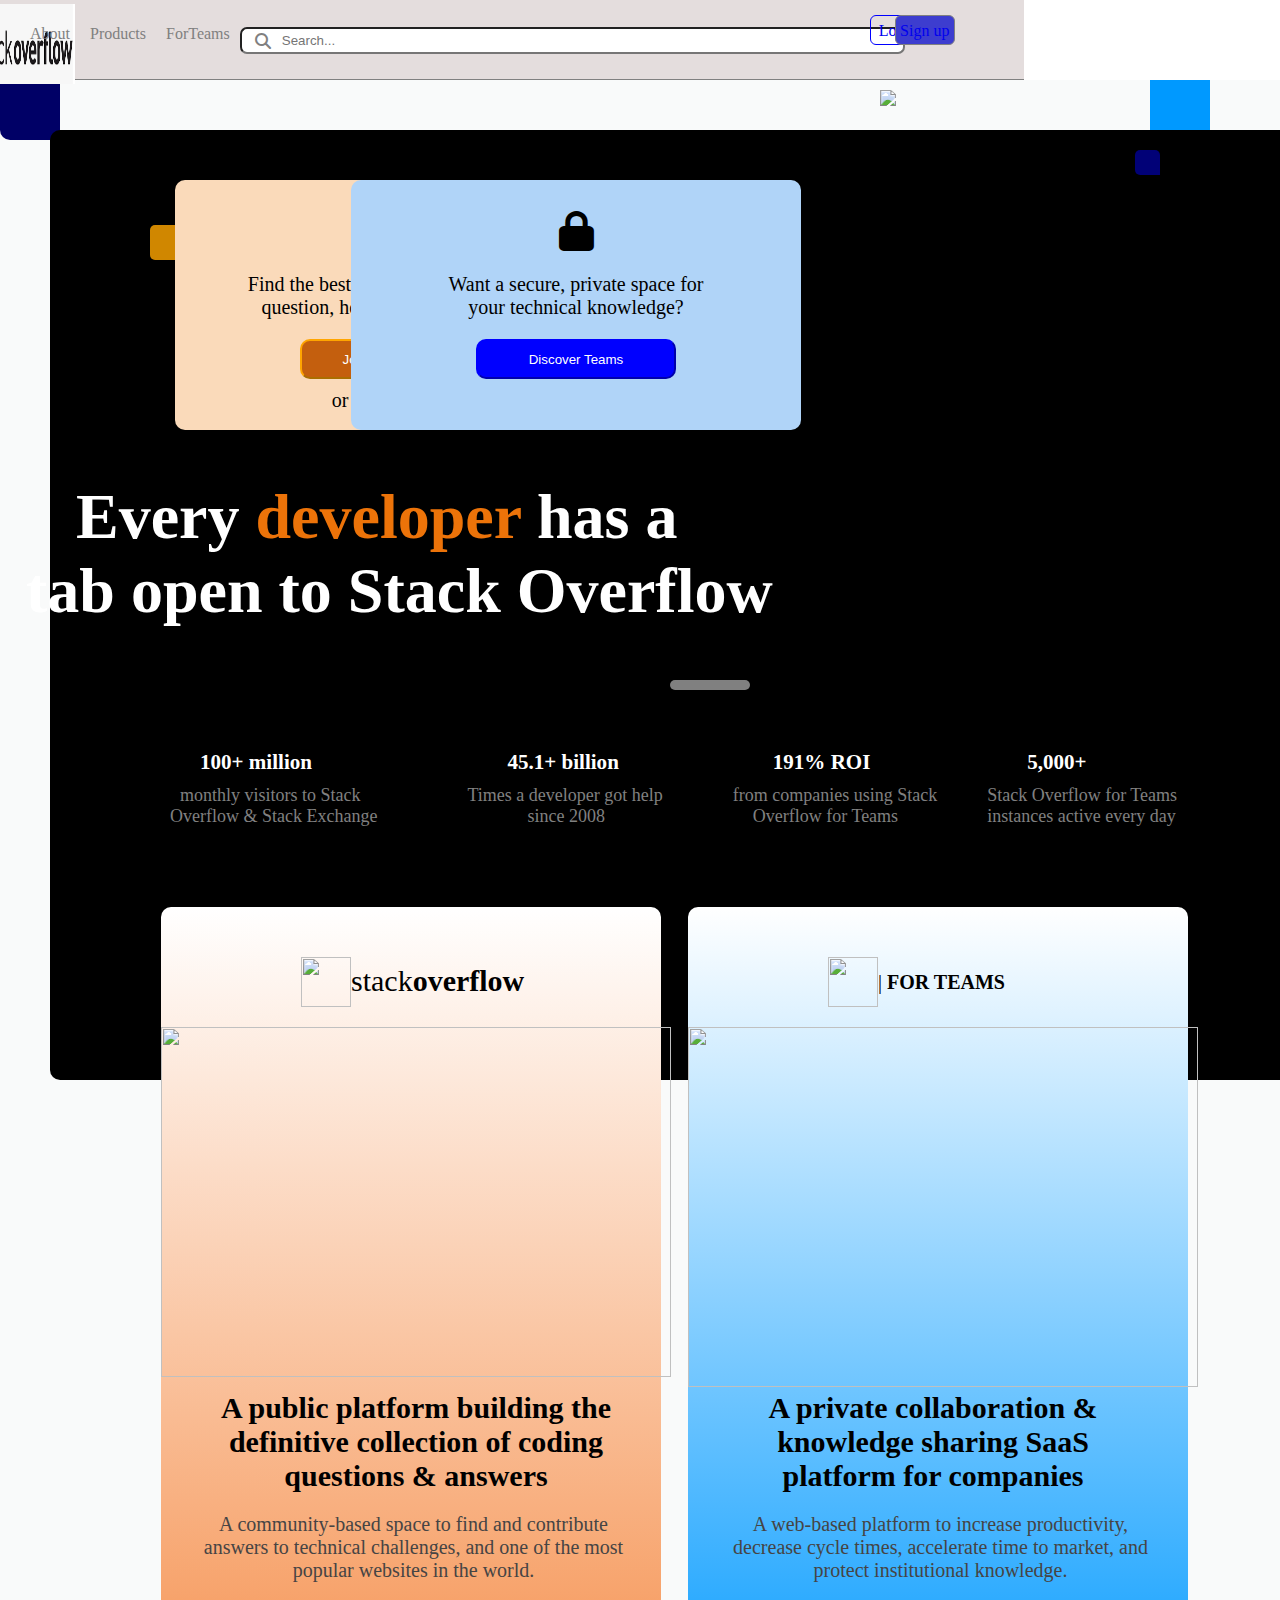
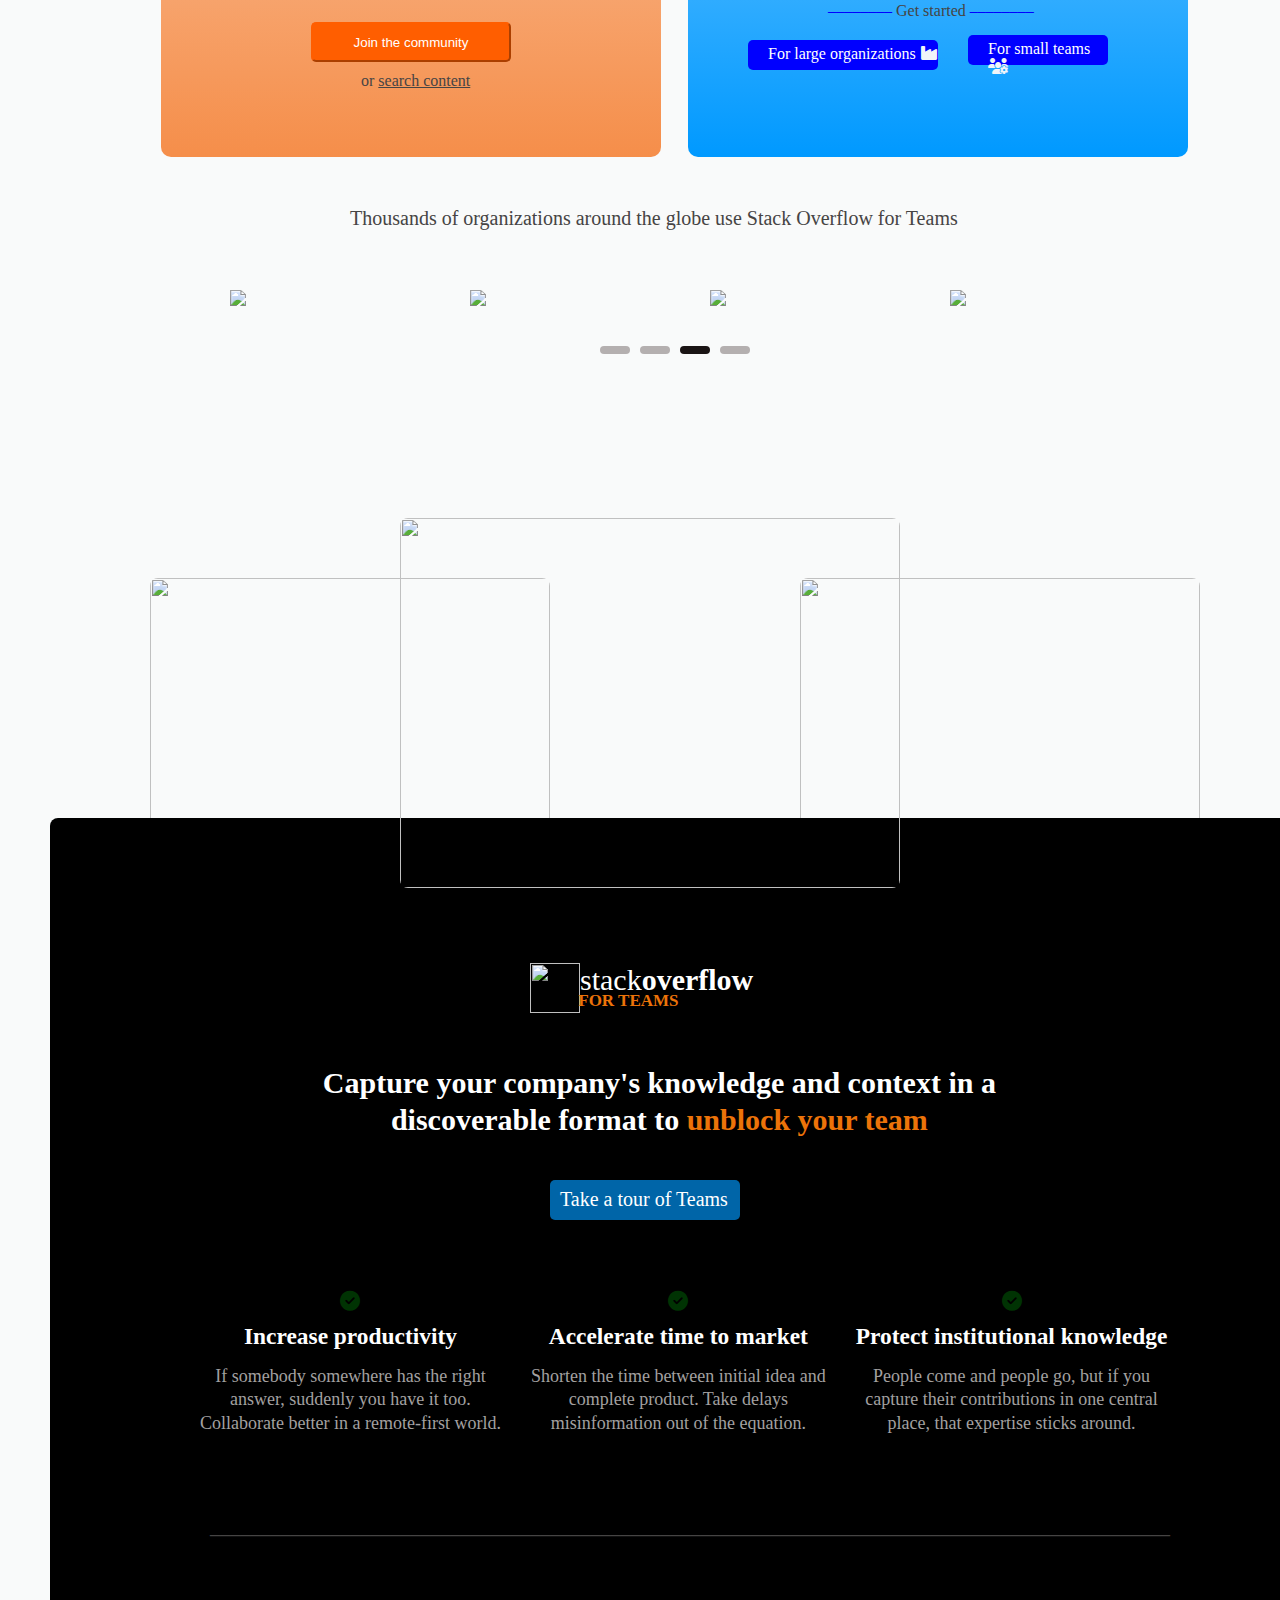
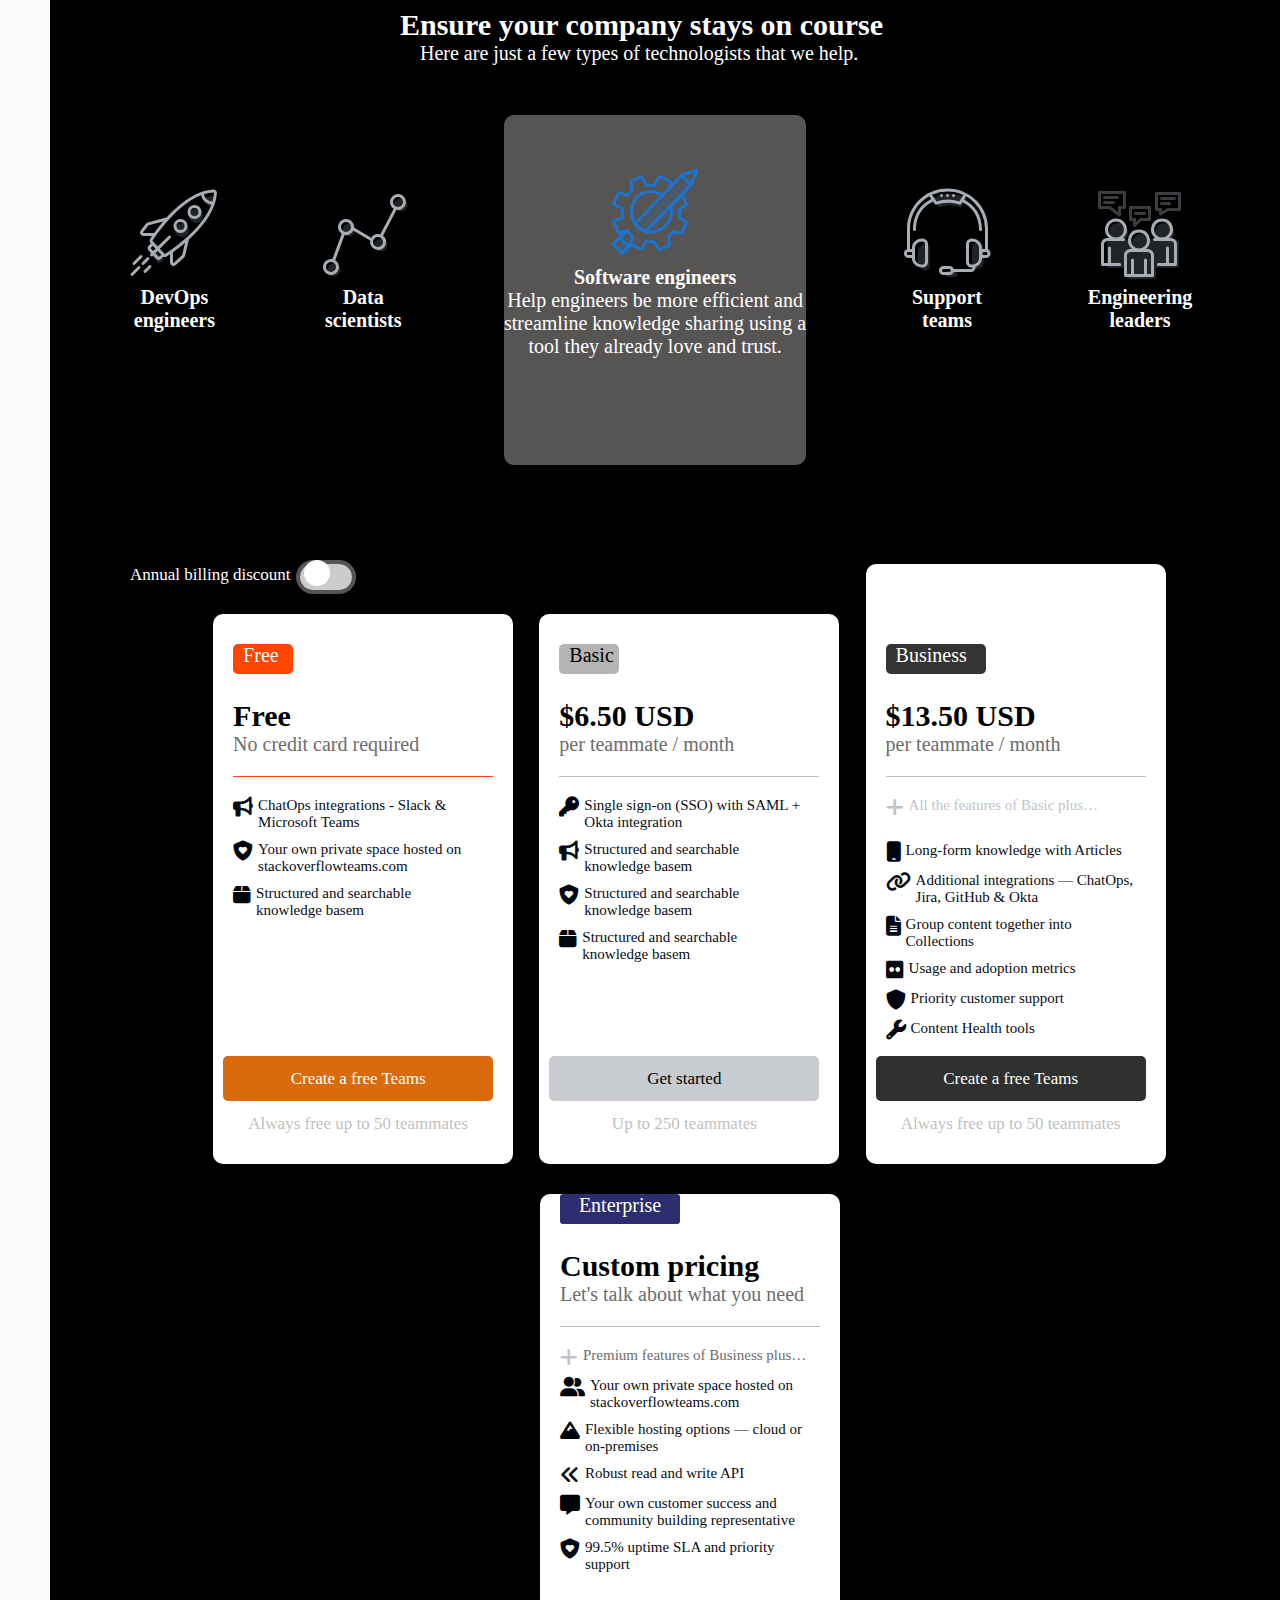
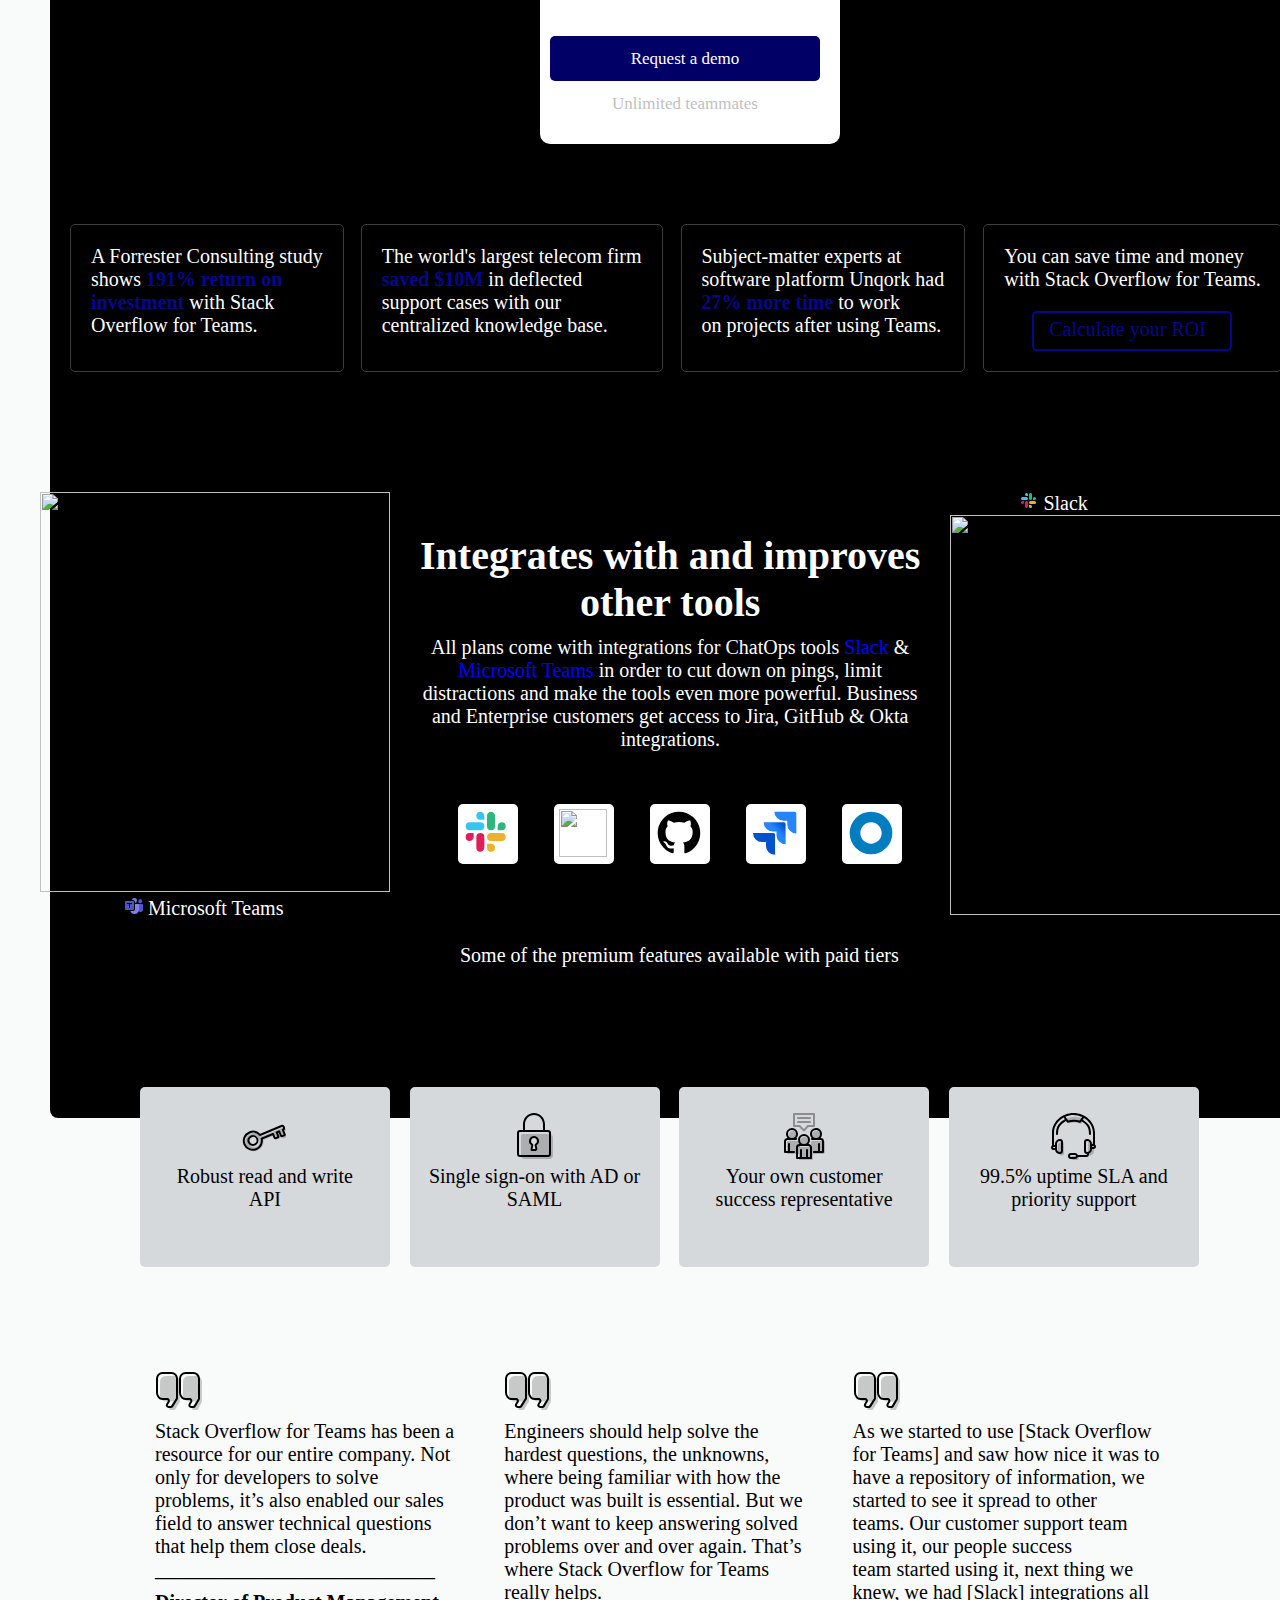
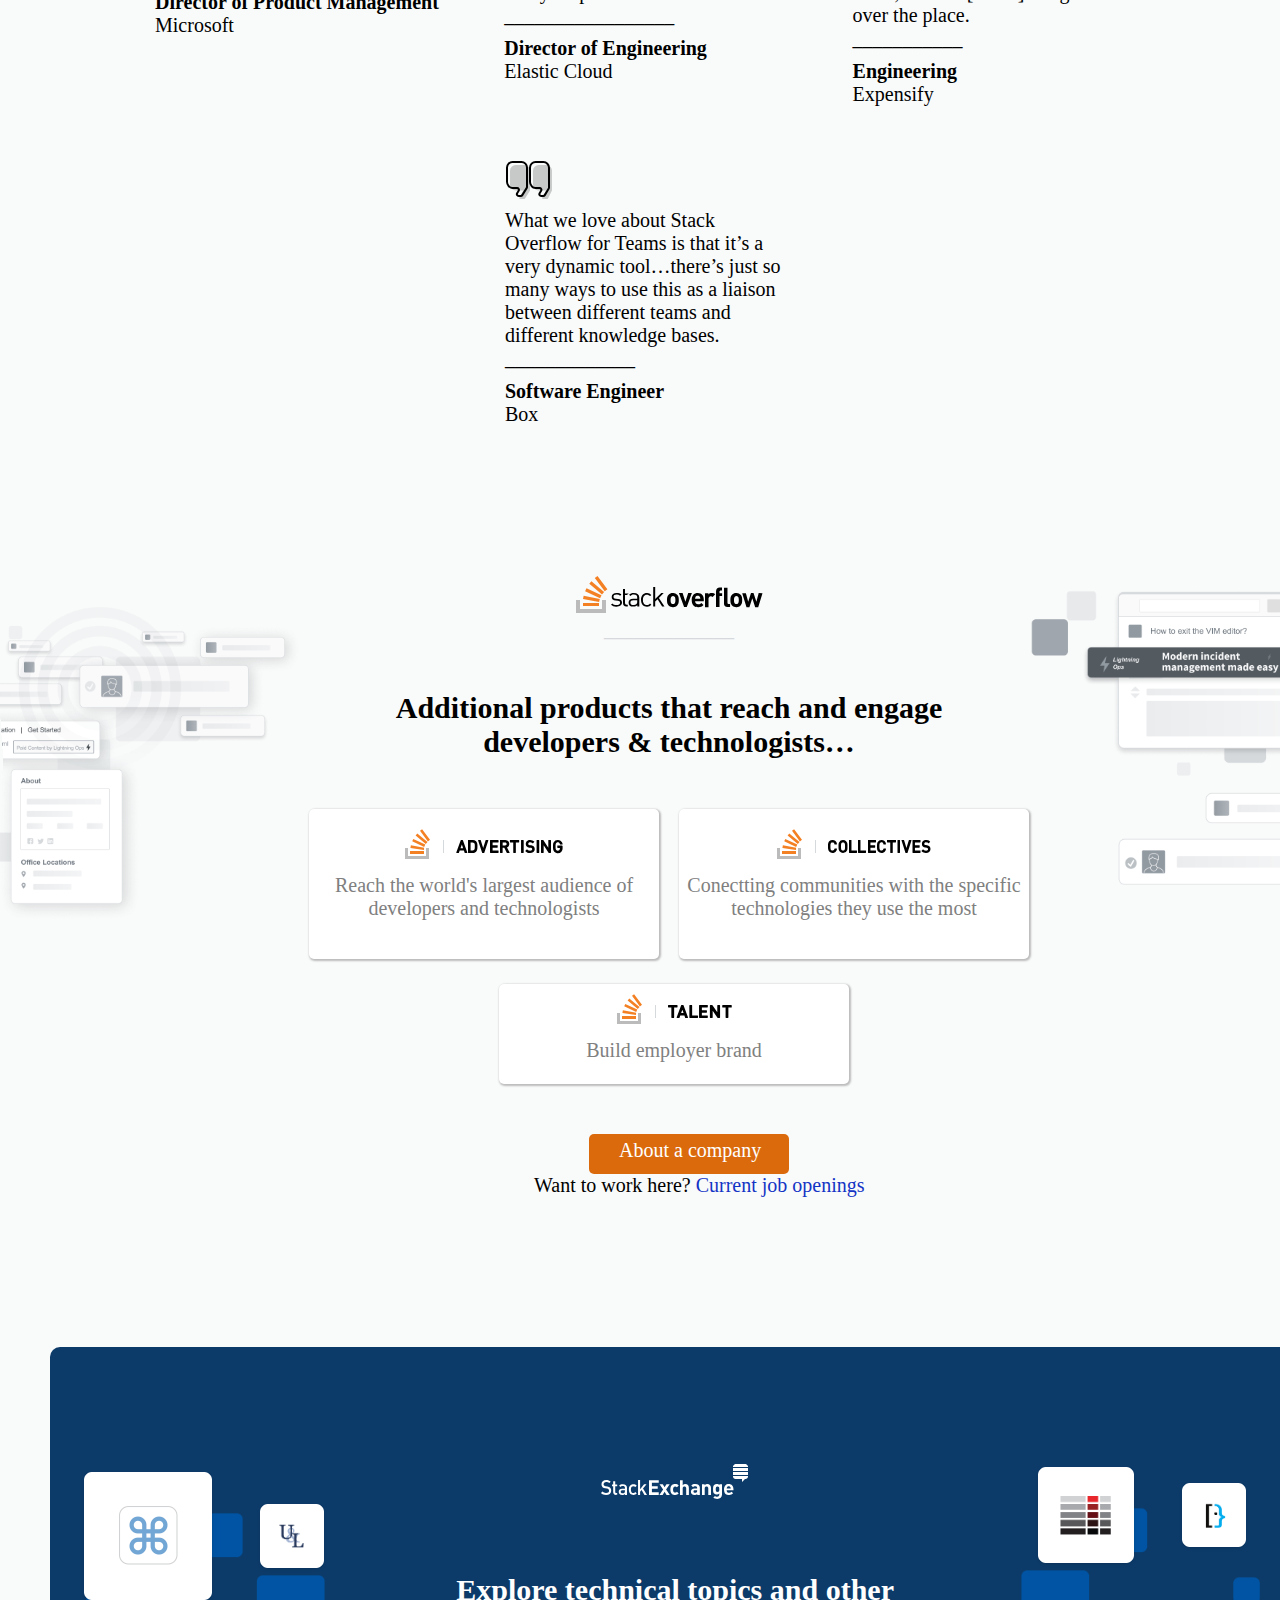
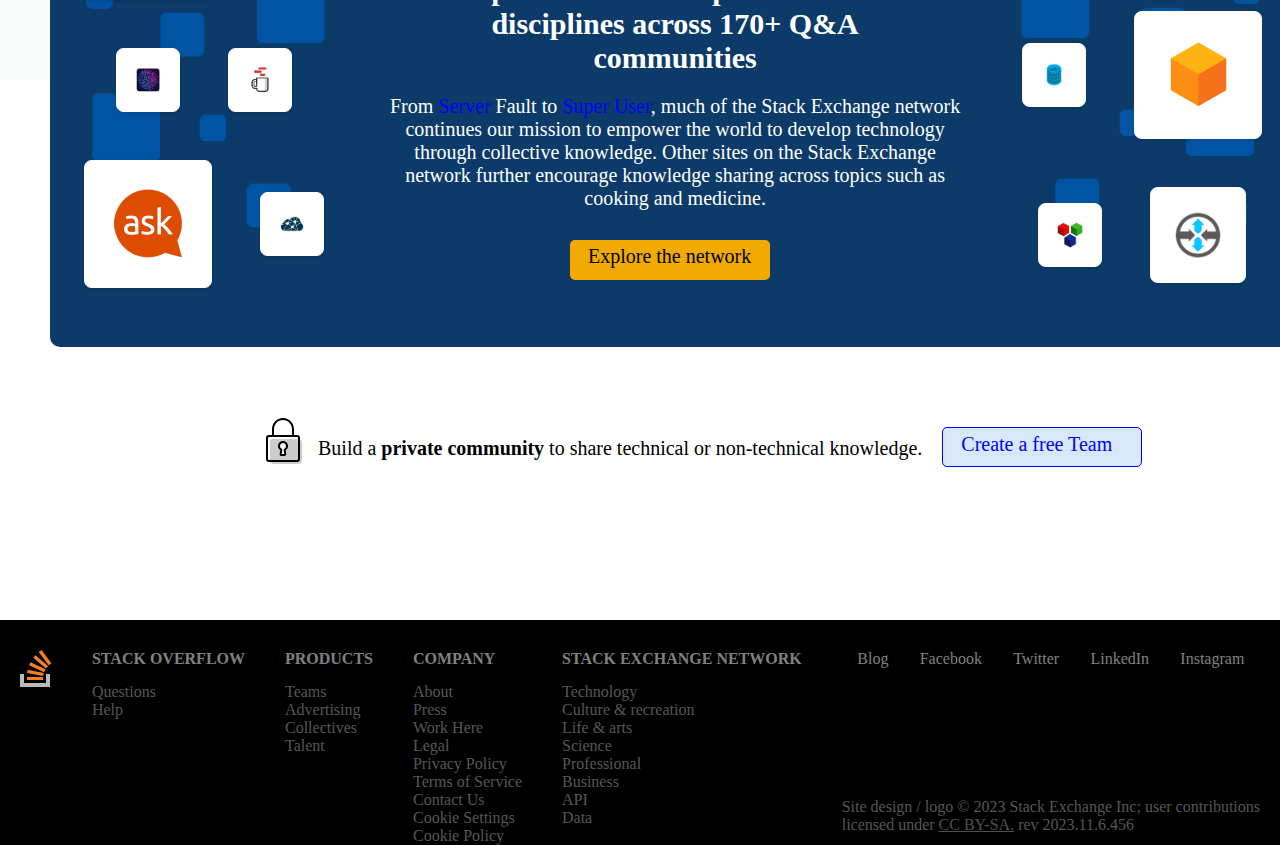
==== index.html @ b35ce805 "rename" ====
<!DOCTYPE html>
<html lang="en">
<head>
    <meta charset="UTF-8">
    <meta name="viewport" content="width=device-width, initial-scale=1.0">
    <title>Stack Overflow - Where Developers Learn, Share, &amp; Build Careers</title>
    <link rel="stylesheet" href="style.css">
    <link rel="stylesheet" href="https://cdnjs.cloudflare.com/ajax/libs/font-awesome/6.4.2/css/all.min.css">

</head>
<body>
    <div id="Header">
    <header class="thanhchon">
        <div class="thanhchon_logo">
            <div class="logo">
               <a href="" style="color:black; font-size: 20px;"><i class="fa-solid fa-bars fa-xl" style="color: #000000;"></i></a>
                <a href="Help-improve.html" class="topbar_logo" style="position: relative; right: 35px;">
                <div class="logo_overflow" style="margin-left: -10px;">
                    <img src="BTLimg/logoStack.png" style="width: 120px; height :80px;">
                </div>
            
                </a>
            </div>
        
        <ol class="option" style="margin-top: 30px;">
            <a href="https://stackoverflow.co/"><li class="luachon">About</li></a>
            <a href="https://stackoverflow.com/questions"><li class="luachon">Products</li></a>
            <a href="https://stackoverflow.co/teams/"><li class="luachon"><span>ForTeams</span></li></a>
        </ol>
        <form>    
            <div class="thanhchon_search">
                <i class="fa-solid fa-magnifying-glass fa-beat"></i>
                <input type="text" id="keywor" name ="key" placeholder="Search..." >  
            </div>
            
        </form>
        <nav class="Log_Sign" style="margin-left: 20px;">
            <ol class="content">
                <li class="logIn" style="border: 1px solid blue; color: blue;">
                    <a href="https://stackoverflow.com/users/login?ssrc=head&returnurl=https%3a%2f%2fstackoverflow.com%2f" >Log in</a>
                </li>
                <li class="SignUp" >
                    <a href="https://stackoverflow.com/users/signup?ssrc=head">Sign up</a>
                </li>

            </ol>
        </nav>
    </div>
    </header>
    </div>

    <main class="Main">
    <div class="...">
        <div class="Div1">
           
        </div>
        <div class="Div">
            <div class="div1">
                <div class="div2">
                    <div>

                    </div>
                    <div class="div3">
                        <div class="boxMess">
                            
                            <div style="position:relative; right:150px; top:45px;">
                                <div class="my-box ">
                                </div>
                                <div class="my-box " style="background-color:#ec7309; background-color: transparent; opacity:0.2; position:relative; left:35px; border-radius:0 5px 5px 5px;">
                                </div>
                                <img src="https://cdn.sstatic.net/Img/home/illo-code.svg?v=a44cdec68cbc" style="position:relative; left:40px; top:90px;">
                                
                            </div>
                            
                            <div style="display:flex; position:relative; right:150px;">
                            
                            <div class="sender" style="color:black">
                                <i class="fa-brands fa-searchengin fa-flip fa-2xl" style="color: #ec7309;"></i>
                                <p id="bon">Find the best answer to your technical</p>
                                <p id="nam">question, help others answer theirs</p>
                                <div class="Signup">
                                    <input style="color:white; height: 40px; position:relative; top:50px; width:200px; background-color:#C45F0E; border-radius: 10px; border-color: orange;" type="button" value="Join the community" onclick="signUp()" name="signUp">
                                </div>
                                <p class="Searchcontent">or <a href="#"><u style="color: #000000;">search content</u></a></p>
                            </div>
                            <span >
                                <div class="my-box " style="background-color: rgb(1, 1, 119); width:25px; height:25px; position:relative; left:500px; top:-30px">
                                </div>
                                <div class="my-box " style="background-color: blue; background-color: transparent; opacity:0.2; width:25px; height:25px; position:relative; left:525px; top:-30px; border-radius:0 5px 5px 5px;">
                                </div>
                            </span>
                            <img src="https://cdn.sstatic.net/Img/home/illo-code.svg?v=a44cdec68cbc" style="position:relative; left:220px; top:-90px;">
                            <div class="receiver" style="color:black">
                                <i class="fa-solid fa-lock fa-shake fa-2xl"></i>
                                <p id="bon">Want a secure, private space for</p>
                                <p id="nam">your technical knowledge?</p>
                                <div class="DiscoverTeams">
                                    <input style="height: 40px; width:200px;  position:relative; top:50px; background-color: blue; border-radius: 10px; border-color: blue; color:white;" type="button" value="Discover Teams" onclick="DiscoverTeams()" name="DiscoverTeams">
                                </div>
                                
                            </div>
                            
                        </div>
                        
                        </div>
                        <div class="openTap">
                            <h1 style="display:flex; ">
                               <span style="white-space: nowrap; position:relative; left:50px;">Every <span style="color:#ec7309;"> developer </span> has a</span> 
                            </h1>
                            <h1>tab open to Stack Overflow</h1>
                        </div>
                        
                    </div>
                    <div class="small"></div>
                    <ul class="infor">
                        <li id="p1">
                            <h3 style="position:relative; top:-10px;">100+ million</h3>
                            <p style="color:gray; position:relative; right:20px;">monthly visitors to Stack</p>
                            <p style="color:gray; position:relative; right:30px;">Overflow & Stack Exchange</p>
                        </li>
                        <li id="p2">
                            <h3 style="position:relative; top:-10px;">45.1+ billion</h3>
                            <p style="color:gray; position:relative; right:40px;">Times a developer got help</p>
                            <p style="color:gray;  position:relative; left:20px;">since 2008</p>
                        </li>
                        <li id="p3">
                             
                            <h3 style="position:relative; top:-10px;">191% ROI</h3>
                            <p style="color:gray; position:relative; right:40px;">from companies using Stack</p>
                            <p style="color:gray; position:relative; right:20px;">Overflow for Teams</p>
                        </li>
                        <li id="p4">
                            <h3 style="position:relative; top:-10px;">5,000+</h3>
                            <p style="color:gray; position:relative; right:40px;">Stack Overflow for Teams</p>
                            <p style="color:gray; position:relative; right:40px;">instances active every day</p>
                        </li>
                    </ul>
                   
                <div>
                <div class="Border">
                    <div class="Border1">
                        <div id="logo_Border1">
                            <img src="https://cdn.sstatic.net/Sites/stackoverflow/Img/favicon.ico?v=ec617d715196" style="width:50px; height:50px;">
                            <p style="position:relative; top:7px;">stack<b>overflow</b></p>
                        </div>
                        <img src="https://cdn.sstatic.net/Img/home/illo-public.svg?v=14bd5a506009" width="510" height="350" style="position:relative; top:70px;">
                        <h2 class="doc1">A public platform building the definitive collection of coding questions & answers</h2>     
                        <p id="com1">A community-based space to find and contribute answers to technical challenges, and one of the most popular websites in the world.</p>
                        <div>
                            <input style="color:white; height: 40px; position:relative; left: 150px; top:40px; width:200px; background-color: rgb(255, 94, 0); border-radius: 5px; border-color: rgb(255, 94, 0)" type="button" value="Join the community" onclick="signUp()" name="signUp">
                            <p style="position: relative; top:50px; left:200px; color:rgb(70, 68, 68);">or <a href="#"><u style="color:rgb(70, 68, 68);">search content</u></a></p>
                        </div>

                    </div>
                    <div class="Border2">
                        <div id="logo_Border2">
                            <img src="https://cdn.sstatic.net/Sites/stackoverflow/Img/favicon.ico?v=ec617d715196" style="width:50px; height:50px;">
                            <p style="position:relative; top:14px;">| <b>FOR TEAMS</b></p>
                        </div>
                        <img src="https://cdn.sstatic.net/Img/home/illo-teams.svg?v=7e543f14fcc0" width="510" height="360" style="position:relative; top:70px;">
                        <h2 class="doc2">A private collaboration & knowledge sharing SaaS platform for companies</h2>
                        <p id="com2">A web-based platform to increase productivity, decrease cycle times, accelerate time to market, and protect institutional knowledge.</p>
                        <span id="com3" style="color:blue;">________ <span style="color:rgb(70, 68, 68); position: relative; top:5px;">Get started</span> ________</span>
                        <div class="For_large_organizations">
                            <p><a href="#" style="color: white;">For large organizations </a><i class="fa-solid fa-industry fa-bounce" style="color: #f1f4f9;"></i></p>  
                        </div>
                        <div class="For_small_teams">
                            <p><a href="#" style="color:white;">For small teams</a><i class="fa-solid fa-users-gear fa-bounce" style="color: #f1f4f9;"></i></p>  
                        </div>
                    </div>
                    <section class="Thousands_of">
                        <span>Thousands of organizations around the globe use Stack Overflow for Teams</span>
                        <div class="image">
                            <img src="https://cdn.sstatic.net/Img/product/teams/logos/instacart-alt.svg?v=15bd0b39b197">
                            <img src="https://cdn.sstatic.net/Img/product/teams/logos/microsoft-alt.svg?v=e57319450314">
                            <img src="https://cdn.sstatic.net/Img/product/teams/logos/chevron-alt.svg?v=3bfd2c06a64b">
                            <img src="https://cdn.sstatic.net/Img/product/teams/logos/overstock-alt.svg?v=ed38ea932870">
                        </div>
                        <div class="box1"></div>
                        <div class="box2"></div>
                        <div class="box3"></div>
                        <div class="box4"></div>
                        <section>
                            <div class="Border_img">
                                <div class="Border_img1">
                                    <img style=" width: 400px; height:300px;border-radius: 8px;" src="	https://cdn.sstatic.net/Img/product/teams/screens/illo-question.png?v=14c5863a5550">
                                </div>
                                <div class="Border_img2">
                                    <img style=" width: 400px; height:300px; border-radius: 8px;" src="https://cdn.sstatic.net/Img/product/teams/screens/illo-home-search.png?v=1ccd850cd929">
                                </div>
                                <div class="box_black">
                                    <div class="Border_img3">
                                        <img style=" width: 500px; height:370px; border-radius: 8px;" src="https://cdn.sstatic.net/Img/product/teams/screens/illo-for-you.png?v=ab49238abe04">
                                        <div class="logo_Overflow">
                                            <img style="width: 50px;height:50px;"src="https://cdn.sstatic.net/Sites/stackoverflow/Img/favicon.ico?v=ec617d715196" >
                                            <p class="stack" style="color:white">stack<b>overflow</b></p>
                                            <p style="color:#ec7309; position: relative; top: 28px; right:175px; font-size: 17px;"><b>FOR TEAMS</b></p>   
                                            
                                        </div>
                                        <div id="Capture_your">
                                            <h2>Capture your company's knowledge and context in a</h2>
                                            <h2 style="position:relative; top:-20px;">discoverable format to<span style="color:#ec7309;"> unblock your team</span></h2>
                                        </div>
                                        <div class="Take_a_tour">
                                            <p><a href="https://stackoverflow.co/teams/features/ " style="color:white;">Take a tour of Teams</a></p>  
                                        </div>
                                        <div class="information">
                                            <div class="information-item" >
                                                <i class="fa-solid fa-circle-check" style="color: #003303;"></i>
                                                <h3 style="color:white;">Increase productivity</h3>
                                                <p style="color:rgb(163, 160, 160);">If somebody somewhere has the right <br> answer, suddenly you have it too. <br> Collaborate better in a remote-first world.</p>
                                            </div>
                                            <div class="information-item">
                                                <i class="fa-solid fa-circle-check" style="color: #003303;"></i>
                                                <h3 style="color:white;">Accelerate time to market</h3>
                                                <p style="color:rgb(163, 160, 160);">Shorten the time between initial idea and <br> complete product. Take delays  <br> misinformation out of the equation.</p>
                                            </div>
                                            <div class="information-item">
                                                <i class="fa-solid fa-circle-check" style="color: #003303;"></i>
                                                <h3 style="color:white;">Protect institutional knowledge</h3>
                                                <p style="color:rgb(163, 160, 160);">People come and people go, but if you <br> capture their contributions in one central <br> place, that expertise sticks around.</p>
                                            </div>
                                            
                                        </div>
                                        <div style="position:relative; right:190px; top:150px;">________________________________________________________________________________________________</div>
                                        <div class="Ensure_your">
                                            <h2>Ensure your company stays on course</h2>
                                            <span style="margin-left: 20px; ">Here are just a few types of technologists that we help.</span>
                                            <div class="Software_engineers">
                                                    <div class="DevOps_engineers">
                                                        <svg aria-hidden="true" class="fc-black-350 mb0 mx32 svg-spot spotRocketLg" width="96" height="96" viewBox="0 0 96 96"><path d="M78.2 14.36a1.73 1.73 0 0 1 1.27-1.85 37.5 37.5 0 0 1 7.66-1.5c1.09-.09 1.98.8 1.9 1.89-.21 2.6-.79 5.19-1.56 7.8a1.71 1.71 0 0 1-1.66 1.28c-4.27-.16-7.08-3.56-7.62-7.62ZM34.55 77.77l3.55-2.84-10-11-3.36 2.69c-.89.7-1 2.02-.23 2.86l7.34 8.08c.7.77 1.88.86 2.7.21ZM70.1 37.93a7 7 0 1 0 0-14 7 7 0 0 0 0 14Zm-7 7a7 7 0 1 1-14 0 7 7 0 0 1 14 0Z" opacity=".2" fill="#A7ADB4"></path><path d="M75.5 27a7 7 0 1 1-14 0 7 7 0 0 1 14 0Zm-7 4a4 4 0 1 0 0-8 4 4 0 0 0 0 8Zm-14 17a7 7 0 1 0 0-14 7 7 0 0 0 0 14Zm4-7a4 4 0 1 1-8 0 4 4 0 0 1 8 0ZM27.21 70.41l2.93 3.23a3.47 3.47 0 0 0 4.74.37l2.82-2.25c.95.34 2.03.25 2.95-.33.8-.51 1.95-1.26 3.35-2.2v8.29c0 3.02 3.6 4.6 5.82 2.56l8.25-7.56a3.5 3.5 0 0 0 1.03-1.77l3.84-16.33c1.7-1.53 3.4-3.13 5.08-4.8 11.26-11.2 22.04-25.83 22.92-41.56a3.32 3.32 0 0 0-3.5-3.5c-15.71.86-30.38 11.47-41.59 22.54a161.7 161.7 0 0 0-5.19 5.4 1.5 1.5 0 0 0-.54.05l-18.35 4.83c-.74.2-1.4.63-1.87 1.25l-5.18 6.8A3.47 3.47 0 0 0 17.48 51H26c-.83 1.21-1.5 2.2-1.95 2.92a3.42 3.42 0 0 0 .38 4.2l.4.43-2.06 2.06a3.47 3.47 0 0 0-.11 4.79l2.53 2.79-.75.75a1.5 1.5 0 0 0 2.12 2.12l.65-.65ZM87.95 7.9c-.17 2.9-.7 5.78-1.53 8.61a9.21 9.21 0 0 1-5.8-2.27 7.13 7.13 0 0 1-2.6-4.88 39.23 39.23 0 0 1 9.59-1.8c.2 0 .35.15.34.34ZM47.96 29.24c7.87-7.77 17.2-15.02 27.15-18.87a10.32 10.32 0 0 0 3.54 6.13 12.33 12.33 0 0 0 6.8 2.95c-3.8 10.29-11.39 19.93-19.54 28.03A169.1 169.1 0 0 1 39.04 68.9c-.15.1-.37.08-.53-.09l-4.68-5.02 10.73-10.73a1.5 1.5 0 0 0-2.12-2.12L31.78 61.6l-5.16-5.53a.42.42 0 0 1-.06-.52 167.03 167.03 0 0 1 21.4-26.31Zm-18.3 34.48-2.35 2.35-2.43-2.69a.47.47 0 0 1 .01-.65l1.99-1.99 2.78 2.98Zm-.33 4.57 2.37-2.37 3.64 3.89L33 71.67a.47.47 0 0 1-.65-.05l-3.03-3.33ZM47 67.15c3.38-2.4 7.6-5.56 12.06-9.34l-2.88 12.25a.47.47 0 0 1-.14.24l-8.25 7.56a.47.47 0 0 1-.79-.34V67.15Zm-9.8-30.73A177.28 177.28 0 0 0 28.11 48H17.48a.47.47 0 0 1-.37-.76l5.17-6.8a.47.47 0 0 1 .26-.16l14.67-3.86ZM14.06 81.44a1.5 1.5 0 0 1 0 2.12l-7 7a1.5 1.5 0 0 1-2.12-2.12l7-7a1.5 1.5 0 0 1 2.12 0Zm9-6.88a1.5 1.5 0 0 0-2.12-2.12l-5 5a1.5 1.5 0 0 0 2.12 2.12l5-5Zm-7-4.12a1.5 1.5 0 0 1 0 2.12l-7 7a1.5 1.5 0 0 1-2.12-2.12l7-7a1.5 1.5 0 0 1 2.12 0Zm9 12.12a1.5 1.5 0 0 0-2.12-2.12l-5 5a1.5 1.5 0 0 0 2.12 2.12l5-5Z" fill="#A7ADB4"></path></svg>
                                                        <div>
                                                        <b style="margin-top:80px;">DevOps<br>engineers</b>
                                                        </div>
                                                    </div>
                                                    <div class="Data_scientists">
                                                        <svg aria-hidden="true" class="fc-black-350 mb0 mx32 svg-spot spotMetricsLg" width="96" height="96" viewBox="0 0 96 96"><path d="M86 26.5a6.5 6.5 0 1 0 0-13 6.5 6.5 0 0 0 0 13Zm-52 25a6.5 6.5 0 1 0 0-13 6.5 6.5 0 0 0 0 13Zm-15 40a6.5 6.5 0 1 0 0-13 6.5 6.5 0 0 0 0 13ZM72.5 60a6.5 6.5 0 1 1-13 0 6.5 6.5 0 0 1 13 0Z" opacity=".2" fill="#A7ADB4"></path><path d="M75 17a8 8 0 1 1 6.49 7.86L68.04 50.79A7.98 7.98 0 0 1 63 65a8 8 0 0 1-7.85-9.55l-17-9.84a8 8 0 0 1-8.56 4.27L20.21 75.2a8 8 0 1 1-2.8-1.08l9.38-25.32a8 8 0 1 1 12.19-6.18l17.3 10.02a8 8 0 0 1 9.12-3.27l13.29-25.63A8 8 0 0 1 75 17Zm8-5a5 5 0 1 0 0 10 5 5 0 0 0 0-10ZM31 37a5 5 0 1 0 0 10 5 5 0 0 0 0-10ZM16 77a5 5 0 1 0 0 10 5 5 0 0 0 0-10Zm42-20a5 5 0 1 0 10 0 5 5 0 0 0-10 0Z" fill="#A7ADB4"></path></svg>    
                                                        <div>
                                                        <b>Data<br>scientists</b>
                                                        </div>
                                                    </div>
                                                    <div class="Software-engineers">
                                                        <div>
                                                            <svg aria-hidden="true" class="fc-black-350 mb0 mx32 svg-spot spotTechnicalWritingLg" width="96" height="96" viewBox="0 0 96 96"><path d="M33.3 60.21a1 1 0 0 1-.04-1.46l41.1-40.1a1 1 0 0 1 .33-.22l10.83-4.17a1 1 0 0 1 1.31 1.25l-3.26 9.78a1 1 0 0 1-.22.37L43.17 67.8a1 1 0 0 1-1.4.05l-8.48-7.64Zm-9.19 19.02a1 1 0 0 0 .38.98l2.12 1.61a1 1 0 0 1 .11 1.49l-9.1 9.48a3 3 0 0 1-4.29.04l-5.1-5.1a3 3 0 0 1 .11-4.35l12.5-11.28a1 1 0 0 1 1.33-.01l2.38 2.08a1 1 0 0 1 .33.94l-.77 4.12Z" opacity=".2" fill="#1B75D0"></path><path d="M91.4 5.56a1.5 1.5 0 0 0-1.87-1.98l-15 5c-.24.07-.44.2-.61.38l-9.2 9.6.26-1.85a1.5 1.5 0 0 0-.86-1.58l-11-5a1.5 1.5 0 0 0-1.93.64l-4.51 8.12c-2.16-.21-4.27-.2-6.35 0l-4.52-8.12a1.5 1.5 0 0 0-1.93-.64l-11 5a1.5 1.5 0 0 0-.84 1.73l1.77 7.06c-.9.76-1.6 1.62-2.22 2.46-.32.44-.63.9-.93 1.33v.01a245.75 245.75 0 0 1-.71 1.01l-7.98-2.65a1.5 1.5 0 0 0-1.85.84l-5 12a1.5 1.5 0 0 0 .77 1.95l8 3.56c-.2 2.27-.2 4.93 0 7.14l-8 3.56a1.5 1.5 0 0 0-.77 1.95l5 12a1.5 1.5 0 0 0 1.85.84l2.58-.86-9.57 8.84a1.5 1.5 0 0 0-.04 2.16l9 9a1.5 1.5 0 0 0 2.12 0l7.77-7.76 10.05 4.57c.73.33 1.6.02 1.96-.7l3.53-7.06c2.19.22 4.34.2 6.45-.02l5.48 7.31c.4.54 1.13.74 1.76.5l10-4c.62-.26 1-.9.93-1.57l-.9-8.13a21 21 0 0 0 3.99-4.01l7.06 1.77a1.5 1.5 0 0 0 1.73-.84l5-11a1.5 1.5 0 0 0-.5-1.84L74.1 51.8c.24-2.24.22-4.44 0-6.6l6.28-4.48c.57-.4.78-1.15.52-1.8l-3.59-8.64a1.5 1.5 0 0 0-.58-.7l8.35-8.53c.14-.14.25-.3.32-.5l6-15ZM20.01 68.1c.1-.09.18-.19.25-.3 1 1.46 2.1 2.94 3.55 4.24l-1.67 6.7-.65.64-5.94-5.94a1.5 1.5 0 0 0-.86-.43l5.32-4.9ZM13 74.58c.02.36.17.7.44.98l5.94 5.94L15 85.88l-6.84-6.84L13 74.58Zm12.34 3.74 1.62-6.46a1.5 1.5 0 0 0-.53-1.54c-1.7-1.33-2.8-2.93-4.13-4.86l-.57-.82a1.5 1.5 0 0 0-1.7-.56l-7.68 2.56-3.9-9.36 7.66-3.4c.6-.28.96-.91.88-1.57a37.6 37.6 0 0 1 0-8.61 1.5 1.5 0 0 0-.88-1.57l-7.66-3.4 3.9-9.37 7.68 2.56c.6.2 1.26 0 1.65-.5.45-.57.86-1.15 1.24-1.7l.22-.32.87-1.24a10.1 10.1 0 0 1 2.35-2.43c.5-.36.75-.99.6-1.6l-1.7-6.78 8.6-3.91 4.33 7.79c.3.53.89.84 1.5.76a29.4 29.4 0 0 1 7.61 0 1.5 1.5 0 0 0 1.51-.76l4.33-7.8 8.72 3.97-.7 4.87-6.23 6.5a14.06 14.06 0 0 0-4.86-2.61A21.77 21.77 0 0 0 43.5 25C31.49 25 23 34.69 23 46.5c0 11.76 8.53 22.1 20.6 22.1C55.47 68.6 66 58.44 66 46.5a10.2 10.2 0 0 0-1.14-4.65l-.02-.02a4.72 4.72 0 0 0-.03-.06l9.84-10.06 3 7.26-6.02 4.3A1.5 1.5 0 0 0 71 44.7c.32 2.5.35 5.04 0 7.61-.07.55.17 1.1.62 1.42l6 4.28-3.98 8.74-6.79-1.7a1.5 1.5 0 0 0-1.54.53c-1.66 2.12-2.65 3.29-4.68 4.7-.45.31-.7.85-.63 1.4l.87 7.86L53 82.69l-5.31-7.08a1.5 1.5 0 0 0-1.39-.59c-2.5.32-5.04.35-7.61 0a1.5 1.5 0 0 0-1.54.82l-3.36 6.7-8.32-3.78a1.5 1.5 0 0 0-.14-.43Zm37.38-53.34a1.5 1.5 0 0 0 1.26-1.27l.01-.06 10.54-11 7.36 7.36-43.73 44.7a17.18 17.18 0 0 1-8-5.76l32.56-33.97ZM49.1 29c1.62.55 2.93 1.23 3.74 1.94L28.47 56.38A20.59 20.59 0 0 1 26 46.5C26 36.14 33.34 28 43.5 28c1.58 0 3.68.35 5.61 1Zm-5.52 36.6c-.67 0-1.34-.04-1.99-.11l20.96-21.43.02.04v.02c.21.59.42 1.42.42 2.38 0 10.23-9.12 19.1-19.4 19.1Zm39.86-48.27-6.42-6.42L87.4 7.45l-3.96 9.88Z" fill="#1B75D0"></path></svg>
                                                        </div>
                                                        <div>
                                                        <b>Software engineers</b>
                                                        <p >Help engineers be more efficient and<br> streamline knowledge sharing using a<br> tool they already love and trust.</p>
                                                        </div>
                                                    </div>
                                                    <div class="Support_teams">
                                                        <svg aria-hidden="true" class="fc-black-350 mb0 mx32 svg-spot spotHeadsetLg" width="96" height="96" viewBox="0 0 96 96"><path d="M67.37 12.9A38.67 38.67 0 0 0 50.8 9a38.02 38.02 0 0 0-16.47 3.9c-.38.3-.44.74-.19 1.2l4.74 7.49c.24.35.79.61 1.29.6.1-.01.21-.04.32-.07 1.01-.29 6.76-1.88 10.4-1.88 3.7 0 9.6 1.65 10.45 1.9.07.02.14.04.22.04.44.05 1-.15 1.25-.6l4.73-7.49c.26-.44.2-.9-.18-1.18ZM19 77.5a7.84 7.84 0 0 0 7.79 7.88 3.98 3.98 0 0 0 3.93-3.9v-18.5A4 4 0 0 0 26.8 59a7.84 7.84 0 0 0-7.8 7.89v10.6Zm57.94 6.88c4.3 0 7.78-3.54 7.78-7.89V65.9a7.84 7.84 0 0 0-7.78-7.9A4 4 0 0 0 73 61.99v18.5a3.98 3.98 0 0 0 3.94 3.89ZM49 92h6a3 3 0 0 0 0-6h-6a3 3 0 0 0 0 6Z" opacity=".2" fill="#A7ADB4"></path><path d="M54.5 12a1.5 1.5 0 1 0 0-3 1.5 1.5 0 0 0 0 3ZM50 10.5a1.5 1.5 0 1 1-3 0 1.5 1.5 0 0 1 3 0ZM42.5 12a1.5 1.5 0 1 0 0-3 1.5 1.5 0 0 0 0 3ZM11 43.69a37.1 37.1 0 0 1 19.3-32.54l1.99 2.93C20.7 19.81 13.95 30.6 13.95 44.57a1.5 1.5 0 0 0 3 0c0-13 6.27-22.8 17-27.96l.05-.02 1.66 2.44c.38.57 1.1.8 1.74.57a34.63 34.63 0 0 1 11.47-1.97c4.03 0 7.94.63 11.45 1.96.66.25 1.4 0 1.79-.58l1.33-2.06c10.35 5.35 16.59 14.92 16.59 27.62a1.5 1.5 0 0 0 3 0c0-13.74-6.78-24.26-17.95-30.14l1.99-3.06A37.8 37.8 0 0 1 75 17.41a36.77 36.77 0 0 1 11 26.28V64h-3v-1.23c0-5.26-4.7-9.27-10.13-9.27-3.06 0-5.87 2.31-5.87 5.43v18.23c0 3.05 2.83 5.34 5.87 5.34.2 0 .4 0 .59-.02-.07.39-.21.77-.4 1.06-.28.43-.5.46-.56.46H54.74a4.5 4.5 0 0 0-4.24-3h-6a4.5 4.5 0 0 0 0 9h6a4.5 4.5 0 0 0 4.24-3H72.5a3.7 3.7 0 0 0 3.07-1.83c.6-.92.93-2.08.93-3.17v-.03a1.78 1.78 0 0 0 0-.09c3.74-1.32 6.5-4.62 6.5-8.65V73h4.33c2.46 0 4.17-2.19 4.17-4.5 0-1.74-.97-3.41-2.5-4.13V43.69c0-11.12-4.5-21.1-11.88-28.41A40.39 40.39 0 0 0 48.5 3.5C26.1 3.5 8 21.45 8 43.69v20.48a4.5 4.5 0 0 0-3 4.33C5 70.81 6.7 73 9.17 73H13v.23c0 5.26 4.7 9.27 10.13 9.27 3.04 0 5.87-2.3 5.87-5.34V58.93c0-3.12-2.8-5.43-5.87-5.43C17.7 53.5 13 57.51 13 62.77V64h-2V43.69ZM37.5 16.4 33 9.8a37.72 37.72 0 0 1 15.5-3.3 37.5 37.5 0 0 1 15.89 3.49l-4.16 6.39a37.63 37.63 0 0 0-22.73.03Zm14.25 68.26a1.5 1.5 0 0 0 0 1.66c-.27.4-.73.67-1.25.67h-6a1.5 1.5 0 0 1 0-3h6c.52 0 .98.27 1.25.67ZM23.13 56.5c1.7 0 2.87 1.26 2.87 2.43v18.23c0 1.06-1.14 2.34-2.87 2.34-4.08 0-7.13-2.96-7.13-6.27V62.77c0-3.31 3.05-6.27 7.13-6.27ZM9.17 67H13v3H9.17C8.69 70 8 69.5 8 68.5S8.69 67 9.17 67ZM70 58.93c0-1.17 1.16-2.43 2.87-2.43 4.08 0 7.13 2.96 7.13 6.27v10.46c0 3.31-3.05 6.27-7.13 6.27-1.73 0-2.87-1.28-2.87-2.34V58.93ZM83.5 70v-3h3.83c.48 0 1.17.5 1.17 1.5s-.69 1.5-1.17 1.5H83.5Z" fill="#A7ADB4"></path></svg>
                                                        <div>
                                                        <b>Support<br> teams</b>
                                                        </div>
                                                    </div>
                                                    <div class="Engineering_leaders">
                                                        <svg aria-hidden="true" class="fc-black-350 mb0 mx32 svg-spot spotPeopleLg" width="96" height="96" viewBox="0 0 96 96"><path d="M36 47.5a9.48 9.48 0 0 1-3.67 7.5h5.76a1 1 0 0 1 .7.29l1.39 1.36A9.5 9.5 0 0 1 57.87 54h7.7a9.5 9.5 0 1 1 13.86 0H83a4 4 0 0 1 4 4v23a2 2 0 0 1-2 2H64v10a1 1 0 0 1-1 1H36a1 1 0 0 1-1-1V83H16a1 1 0 0 1-1-1V59a4 4 0 0 1 4-4h1.67a9.48 9.48 0 0 1 5.83-17 9.5 9.5 0 0 1 9.5 9.5Z" opacity=".2" fill="#A7ADB4"></path><path d="M13 44.5A11 11 0 1 1 30.98 53h.52a1.5 1.5 0 0 1 0 3H15.54C13.5 56 12 57.54 12 59.21V78h4.38a1.5 1.5 0 0 1-.38-1V63a1.5 1.5 0 0 1 3 0v14c0 .38-.14.73-.38 1h9.06a1.5 1.5 0 0 1 0 3H10.5A1.5 1.5 0 0 1 9 79.5V59.21c0-3.5 3.03-6.21 6.54-6.21h1.48A10.98 10.98 0 0 1 13 44.5Zm11-8a8 8 0 1 0 0 16 8 8 0 0 0 0-16Zm23 8A11 11 0 0 0 40.02 64h-1.33C35.12 64 32 66.73 32 70.3v20.2c0 .83.67 1.5 1.5 1.5h27c.83 0 1.5-.67 1.5-1.5V70.3c0-3.57-3.12-6.3-6.7-6.3h-1.32A11 11 0 0 0 47 44.5Zm-8 11a8 8 0 1 1 16 0 8 8 0 0 1-16 0Zm-4 14.8c0-1.7 1.55-3.3 3.7-3.3h16.6c2.15 0 3.7 1.6 3.7 3.3V89h-4V75a1.5 1.5 0 0 0-3 0v14H42V75a1.5 1.5 0 0 0-3 0v14h-4V70.3Zm35-36.8A11 11 0 0 1 76.98 53h1.7A6.28 6.28 0 0 1 85 59.21V79.5c0 .83-.67 1.5-1.5 1.5H66.32a1.5 1.5 0 0 1 0-3h8.06a1.5 1.5 0 0 1-.38-1V63a1.5 1.5 0 0 1 3 0v14c0 .38-.14.73-.38 1H82V59.21A3.28 3.28 0 0 0 78.68 56H62.5a1.5 1.5 0 0 1 0-3h.52A11 11 0 0 1 70 33.5Zm8 11a8 8 0 1 0-16 0 8 8 0 0 0 16 0Z" fill="#A7ADB4"></path><path d="M12.5 11a1.5 1.5 0 0 0 0 3h13a1.5 1.5 0 0 0 0-3h-13ZM11 17.5c0-.83.67-1.5 1.5-1.5h9a1.5 1.5 0 0 1 0 3h-9a1.5 1.5 0 0 1-1.5-1.5Zm-5-10C6 6.67 6.67 6 7.5 6h25c.83 0 1.5.67 1.5 1.5v15c0 .83-.67 1.5-1.5 1.5H29v6a1.5 1.5 0 0 1-2.4 1.2L17 24H7.5A1.5 1.5 0 0 1 6 22.5v-15ZM9 9v12h8.5c.32 0 .64.1.9.3L26 27v-6h5V9H9Zm60.5 3a1.5 1.5 0 0 0 0 3h13a1.5 1.5 0 0 0 0-3h-13ZM68 18.5c0-.83.67-1.5 1.5-1.5h8a1.5 1.5 0 0 1 0 3h-8a1.5 1.5 0 0 1-1.5-1.5ZM87.5 7c.83 0 1.5.67 1.5 1.5v16c0 .83-.67 1.5-1.5 1.5H76.42l-7.15 4.29A1.5 1.5 0 0 1 67 29v-3h-2.5a1.5 1.5 0 0 1-1.5-1.5v-16c0-.83.67-1.5 1.5-1.5h23ZM86 23V10H66v13h4v3.35l5.23-3.14c.23-.14.5-.21.77-.21h10Zm-42.5 4a1.5 1.5 0 0 0 0 3h9a1.5 1.5 0 0 0 0-3h-9ZM59 22.5c0-.83-.67-1.5-1.5-1.5h-19c-.83 0-1.5.67-1.5 1.5v12c0 .83.67 1.5 1.5 1.5H41v4.5a1.5 1.5 0 0 0 2.56 1.06L49.12 36h8.38c.83 0 1.5-.67 1.5-1.5v-12ZM40 24h16v9h-8.12L44 36.88V33h-4v-9Z" opacity=".35" fill="#A7ADB4"></path></svg>
                                                        <div>
                                                        <b>Engineering<br> leaders</b>
                                                        </div>
                                                    </div>
                                            </div>
                                            <div class="nhi">
                                                <div class="switch">
                                                    <p class="flex--item s-label fw-normal mr8 us-none" >Annual billing discount</p>
                                                    <div class="toggle-container">
                                                        <!-- Input checkbox -->
                                                        <input type="checkbox" class="toggle-input" id="toggle">
                                                        <!-- Slider (nút công tắc) -->
                                                        <label class="toggle-slider" for="toggle"></label>
                                                    </div>
                                                </div>
                                                <div>
                                                    <div class="Nhi">
                                                        <div class="Nhi1">
                                                            <div class="Free">
                                                                <p style="color:white;">Free</p>  
                                                            </div>
                                                            <div>
                                                                <p style="color:black; font-size: 30px; margin-top: 25px;  margin-left: 20px;"><b>Free</b></p>
                                                                <p style="color:#6e6c6c; margin-left: 20px;">No credit card required</p>
                                                            </div >
                                                            <div style="border-bottom: 1px solid orangered; margin: 20px ; "></div>
                                                            <div class="bullhorn">
                                                                <i class="fa-solid fa-bullhorn" style="color: #080d16;"></i>
                                                                <p style="color:#080d16; font-size: 15px; padding-left: 5px;">ChatOps integrations - Slack & <br>Microsoft Teams</p>
                                                            </div>
                                                            <div class="security">
                                                                <i class="fa-solid fa-shield-heart" style="color: #00040a;"></i>
                                                                <p style="color:#080d16; font-size: 15px; padding-left: 5px;">Your own private space hosted on <br>stackoverflowteams.com</p>
                                                            </div>
                                                            <div class="box">
                                                                <i class="fa-solid fa-box" style="color: #00060f;"></i>
                                                                <p style="color:#080d16; font-size: 15px; padding-left: 5px;">Structured and searchable <br>knowledge basem</p>
                                                            </div>
                                                            <div class="bot">
                                                                <a class="create" href="create-a-team.html" style="color:white; margin-bottom: 10px;">Create a free Teams</a>
                                                                <span style="color:#c2bfbf; font-size: 17px;">Always free up to 50 teammates</span>
                                                            </div>
                                                        </div>

                                                        <div class="Nhi2">
                                                            <div class="Basic">
                                                                <p style="color:black">Basic</p>  
                                                            </div>
                                                            <div>
                                                                <p style="color:black; font-size: 30px; margin-top: 25px;  margin-left: 20px;"><b>$6.50 USD</b></p>
                                                                <p style="color:#6e6c6c; margin-left: 20px;">per teammate / month</p>
                                                            </div>
                                                            <div style="border-bottom: 1px solid #c2bfbf    ; margin: 20px ; "></div>
                                                            <div>
                                                                <div class="nhi1">
                                                                    <i class="fa-solid fa-key" style="color: #01060e;"></i>
                                                                    <p style="color:#080d16; font-size: 15px; padding-left: 5px;">Single sign-on (SSO) with SAML + <br>Okta integration</p>
                                                                </div>
                                                                <div class="nhi2">
                                                                    <i class="fa-solid fa-bullhorn" style="color: #080d16;"></i>
                                                                    <p style="color:#080d16; font-size: 15px; padding-left: 5px;">Structured and searchable <br>knowledge basem</p>
                                                                </div>
                                                                <div class="nhi3">
                                                                    <i class="fa-solid fa-shield-heart" style="color: #00060f;"></i>
                                                                    <p style="color:#080d16; font-size: 15px; padding-left: 5px;">Structured and searchable <br>knowledge basem</p>
                                                                </div>
                                                                <div class="nhi4">
                                                                    <i class="fa-solid fa-box" style="color: #00060f;"></i>
                                                                    <p style="color:#080d16; font-size: 15px; padding-left: 5px;">Structured and searchable <br>knowledge basem</p>
                                                                </div>
                                                            </div>
                                                            <div class="bot">
                                                                <a class="create started" href="https://stackoverflowteams.com/teams/create/basic/" style="color:rgb(0, 0, 0); margin-bottom: 10px;">Get started</a>
                                                                <span style="color:#c2bfbf; font-size: 17px;">Up to 250 teammates</span>
                                                            </div>
                                                        </div>

                                                        <div class="Nhi3">
                                                            <div class="Business">
                                                                <p style="color:white;">Business</p>  
                                                            </div>
                                                            <div>
                                                                <p style="color:black; font-size: 30px; margin-top: 25px;  margin-left: 20px;"><b>$13.50 USD</b></p>
                                                                <p style="color:#6e6c6c; margin-left: 20px;">per teammate / month</p>
                                                                <div style="border-bottom: 1px solid #c2bfbf ; margin: 20px ; "></div>
                                                            </div>
                                                            <div class="pluss">
                                                                <div class="pluss1">
                                                                    <i class="fa-solid fa-plus" style="color: #c0c3c9;"></i>
                                                                    <p style="color:#080d16; font-size: 15px; padding-left: 5px; color: #c0c3c9;">All the features of Basic plus…</p>
                                                                </div>
                                                                <div class="pluss2">
                                                                    <i class="fa-solid fa-mobile" style="color: #00060f;"></i>
                                                                    <p style="color:#080d16; font-size: 15px; padding-left: 5px;">Long-form knowledge with Articles</p>
                                                                </div>
                                                                <div class="pluss3">
                                                                    <i class="fa-solid fa-link" style="color: #00040a;"></i>
                                                                    <p style="color:#080d16; font-size: 15px; padding-left: 5px;">Additional integrations — ChatOps, <br>Jira, GitHub & Okta</p>
                                                                </div>
                                                                <div class="pluss4">
                                                                    <i class="fa-solid fa-file-lines" style="color: #020a17;"></i>
                                                                    <p style="color:#080d16; font-size: 15px; padding-left: 5px;">Group content together into <br>Collections</p>
                                                                </div>
                                                                <div class="pluss5">
                                                                    <i class="fa-brands fa-flickr" style="color: #050910;"></i>
                                                                    <p style="color:#080d16; font-size: 15px; padding-left: 5px;">Usage and adoption metrics</p>
                                                                </div>
                                                                <div class="pluss6">
                                                                    <i class="fa-solid fa-shield" style="color: #00060f;"></i>
                                                                    <p style="color:#080d16; font-size: 15px; padding-left: 5px;">Priority customer support</p>
                                                                </div>
                                                                <div class="pluss7">
                                                                    <i class="fa-solid fa-wrench" style="color: #03060c;"></i>
                                                                    <p style="color:#080d16; font-size: 15px; padding-left: 5px;">Content Health tools</p>
                                                                </div>
                                                            </div>

                                                            <div class="bot">
                                                                <a class="create create-nhi3" href="https://stackoverflowteams.com/teams/create/business/" style="color:white; margin-bottom: 10px;">Create a free Teams</a>
                                                                <span style="color:#c2bfbf;font-size: 17px;">Always free up to 50 teammates</span>
                                                            </div>
                                                            
                                                        </div>
                                                    </div>

                                                    <div class="Nhi4">
                                                        <div class="Free2">
                                                            <p style="color:white;">Enterprise</p>  
                                                        </div>
                                                        <div>
                                                            <p style="color:black; font-size: 30px; margin-top: 25px;  margin-left: 20px;"><b>Custom pricing</b></p>
                                                            <p style="color:#6e6c6c; margin-left: 20px;">Let's talk about what you need</p>
                                                        </div >
                                                        <div style="border-bottom: 1px solid #bdb9b9; margin: 20px ; "></div>
                                                        <div class="bullhorn">
                                                            <i class="fa-solid fa-plus" style="color: #c0c3c9;"></i>
                                                            <p style="color:#6e6c6c; font-size: 15px; padding-left: 5px;">Premium features of Business plus…</p>
                                                        </div>
                                                        <div class="security">
                                                            <i class="fa-solid fa-user-group" style="color: #00040a;"></i>
                                                            <p style="color:#080d16; font-size: 15px; padding-left: 5px;">Your own private space hosted on <br>stackoverflowteams.com</p>
                                                        </div>
                                                        <div class="box">
                                                            <i class="fa-solid fa-mountain" style="color: #00060f;"></i>
                                                            <p style="color:#080d16; font-size: 15px; padding-left: 5px;">Flexible hosting options — cloud or <br>on-premises</p>
                                                        </div>
                                                        <div class="box">
                                                            <i class="fa-solid fa-angles-left" style="color: #00040a;"></i>
                                                            <p style="color:#080d16; font-size: 15px; padding-left: 5px;">Robust read and write API</p>
                                                        </div>  
                                                        <div class="box">
                                                            <i class="fa-solid fa-message" style="color: #000205;"></i>
                                                            <p style="color:#080d16; font-size: 15px; padding-left: 5px;">Your own customer success and <br>community building representative</p>
                                                        </div>  
                                                        <div class="box">
                                                            <i class="fa-solid fa-shield-heart" style="color: #01060e;"></i>
                                                            <p style="color:#080d16; font-size: 15px; padding-left: 5px;">99.5% uptime SLA and priority <br>support</p>
                                                        </div>  



                                                        <div class="bot">
                                                            <a class="create create-nhi4" href="https://try.stackoverflow.co/explore-teams" style="color:white; margin-bottom: 10px;">Request a demo</a>
                                                            <span style="color:#c2bfbf; font-size: 17px;">Unlimited teammates</span>
                                                        </div>
                                                    </div>
                                                    
                                                </div>
                                                <div >
                                                    <div class="Four-box">
                                                        <div class="A-Forrester">
                                                            A Forrester Consulting study <br>shows <b style="color:#07078d;">191% return on <br>investment </b>with Stack <br>Overflow for Teams.
                                                        </div>
                                                        <div class="The-world">
                                                            The world's largest telecom firm <br><b style="color:#07078d;">saved $10M </b>in deflected <br>support cases with our <br>centralized knowledge base.
                                                        </div>
                                                        <div class="Subject-matter">
                                                            Subject-matter experts at <br>software platform Unqork had <br><b style="color:#07078d;">27% more time</b> to work <br>on projects after using Teams.
                                                        </div>
                                                        <div class="You-can">
                                                            <p>You can save time and money <br>with Stack Overflow for Teams.</p>
                                                            <div class="Calculate" ><a href="https://stackoverflow.co/teams/roi/" style="color:#07078d;">Calculate your ROI</a></div>
                                                        </div>
                                                        
                                                    </div>
                                                </div>

                                                <div class="three-box">
                                                    <div class="Microsoft-teams">
                                                        <a href="#">
                                                            <img style="margin-right: 30px;" src="https://cdn.sstatic.net/Img/home/illo-integrations-left.png?v=0a97d470e180" width="350" height="400">
                                                            <div style="margin-left: 85px;">
                                                                <svg aria-hidden="true" class="native mr6 w24 h24 svg-icon iconMicrosoftTeams" width="18" height="18" viewBox="0 0 18 18"><path fill="#5158CC" d="M15.25 6.25a2 2 0 1 0 0-4 2 2 0 0 0 0 4ZM17.2 7H13v5.5a2.5 2.5 0 0 0 5 0V7.8a.8.8 0 0 0-.8-.8Z"></path><path fill="#7B82EA" d="M12 3.5a2.5 2.5 0 0 1-2 2.45V5a2 2 0 0 0-2-2h-.95a2.5 2.5 0 0 1 4.95.5ZM9.5 17a4.5 4.5 0 0 1-4.24-3H8a2 2 0 0 0 2-2V7h3a1 1 0 0 1 1 1v4.5A4.5 4.5 0 0 1 9.5 17Z"></path><path fill="#4D54BC" d="M1 4a1 1 0 0 0-1 1v7a1 1 0 0 0 1 1h7a1 1 0 0 0 1-1V5a1 1 0 0 0-1-1H1Zm1 2h5v1H5v4H4V7H2V6Z"></path></svg>
                                                                <span style="color:white;">Microsoft Teams</span>
                                                            </div>
                                                        </a>
                                                    </div>

                                                    <div class="Integrates">
                                                        <h2 style="text-align: center; font-size: 40px;;">Integrates with and improves <br>other tools</h2>
                                                        <p style="text-align: center; margin-top:10px;">All plans come with integrations for ChatOps tools <span style="color:blue;">Slack</span> & <br><span style="color:blue;">Microsoft Teams</span> in order to cut down on pings, limit <br>distractions and make the tools even more powerful. Business <br>and Enterprise customers get access to Jira, GitHub & Okta <br>integrations.</p>
                                                        <div class="hinh-anh" style="margin-top:18px;">

                                                            <div id="slack"><a href="#"><svg aria-hidden="true" width="48" height="48" viewBox="0 0 18 18"><path fill="#E01E5A" d="M6.5 16A1.5 1.5 0 0 1 5 14.5v-4a1.5 1.5 0 1 1 3 0v4c0 .83-.67 1.5-1.5 1.5Zm-4-4a1.5 1.5 0 0 1 0-3H4v1.5c0 .83-.67 1.5-1.5 1.5Z"></path><path fill="#36C5F0" d="M2.5 5h4a1.5 1.5 0 1 1 0 3h-4a1.5 1.5 0 1 1 0-3Zm4-4C7.33 1 8 1.67 8 2.5V4H6.5a1.5 1.5 0 1 1 0-3Z"></path><path fill="#ECB22E" d="M10.5 9h4a1.5 1.5 0 0 1 0 3h-4a1.5 1.5 0 0 1 0-3Zm0 7A1.5 1.5 0 0 1 9 14.5V13h1.5a1.5 1.5 0 0 1 0 3Z"></path><path fill="#2EB67D" d="M10.5 1c.83 0 1.5.67 1.5 1.5v4a1.5 1.5 0 0 1-3 0v-4c0-.83.67-1.5 1.5-1.5Zm4 4a1.5 1.5 0 0 1 0 3H13V6.5c0-.83.67-1.5 1.5-1.5Z"></path></svg></a></div>
                                                            <div id="Mcr"><a href="#"><img src="https://cdn.sstatic.net/Img/product/teams/microsoft-integration/microsoft-teams-logo.svg?v=00361aadd408" width="48" height="48" class="native w48 h48 wmx75" alt=""></a></div>
                                                            <div id="github"><a href="#"><svg aria-hidden="true"  width="48" height="48" viewBox="0 0 18 18"><path fill="#010101" d="M9 1a8 8 0 0 0-2.53 15.59c.4.07.55-.17.55-.38l-.01-1.49c-2.01.37-2.53-.49-2.69-.94-.09-.23-.48-.94-.82-1.13-.28-.15-.68-.52-.01-.53.63-.01 1.08.58 1.23.82.72 1.21 1.87.87 2.33.66.07-.52.28-.87.51-1.07-1.78-.2-3.64-.89-3.64-3.95 0-.87.31-1.59.82-2.15-.08-.2-.36-1.02.08-2.12 0 0 .67-.21 2.2.82a7.42 7.42 0 0 1 4 0c1.53-1.04 2.2-.82 2.2-.82.44 1.1.16 1.92.08 2.12.51.56.82 1.27.82 2.15 0 3.07-1.87 3.75-3.65 3.95.29.25.54.73.54 1.48l-.01 2.2c0 .21.15.46.55.38A8.01 8.01 0 0 0 9 1Z"></path></svg></a></div>
                                                            <div id="jara"><a href="#"><svg aria-hidden="true"  width="48" height="48" viewBox="0 0 18 18"><path fill="#2684FF" d="M16.36 1H8.78a3.42 3.42 0 0 0 3.42 3.42h1.4v1.35A3.42 3.42 0 0 0 17 9.2V1.66a.66.66 0 0 0-.64-.66Z"></path><path fill="url(#Jiraa)" d="M12.33 5H4.74a3.42 3.42 0 0 0 3.42 3.43h1.4v1.35a3.42 3.42 0 0 0 3.42 3.42V5.66a.66.66 0 0 0-.65-.66Z"></path><path fill="url(#Jirab)" d="M8.36 9H.76a3.42 3.42 0 0 0 3.44 3.42h1.4v1.35a3.42 3.42 0 0 0 3.42 3.43V9.66A.66.66 0 0 0 8.36 9Z"></path><defs><linearGradient id="Jiraa" x1="12.82" x2="9.6" y1="5.02" y2="8.34" gradientUnits="userSpaceOnUse"><stop offset=".18" stop-color="#0052CC"></stop><stop offset="1" stop-color="#2684FF"></stop></linearGradient><linearGradient id="Jirab" x1="346.65" x2="210.84" y1="327.03" y2="460.17" gradientUnits="userSpaceOnUse"><stop offset=".18" stop-color="#0052CC"></stop><stop offset="1" stop-color="#2684FF"></stop></linearGradient></defs></svg></a></div>
                                                            <div id="okta"><a href="#"><svg aria-hidden="true" width="48" height="48" viewBox="0 0 18 18"><path fill="#007DC1" d="M9 17A8 8 0 1 0 9 1a8 8 0 0 0 0 16Zm0-4a4 4 0 1 1 0-8 4 4 0 0 1 0 8Z"></path></svg></a></div>
                                                
                                                        </div>
                                                        <div style="margin-top: 80px; margin-left: 40px;">Some of the premium features available with paid tiers</div>
                                                    </div>

                                                    <div class="Slack-big">
                                                        <a href="#">
                                                            <div  style="margin-left: 100px;">
                                                                <svg aria-hidden="true" width="18" height="18" viewBox="0 0 18 18"><path fill="#E01E5A" d="M6.5 16A1.5 1.5 0 0 1 5 14.5v-4a1.5 1.5 0 1 1 3 0v4c0 .83-.67 1.5-1.5 1.5Zm-4-4a1.5 1.5 0 0 1 0-3H4v1.5c0 .83-.67 1.5-1.5 1.5Z"></path><path fill="#36C5F0" d="M2.5 5h4a1.5 1.5 0 1 1 0 3h-4a1.5 1.5 0 1 1 0-3Zm4-4C7.33 1 8 1.67 8 2.5V4H6.5a1.5 1.5 0 1 1 0-3Z"></path><path fill="#ECB22E" d="M10.5 9h4a1.5 1.5 0 0 1 0 3h-4a1.5 1.5 0 0 1 0-3Zm0 7A1.5 1.5 0 0 1 9 14.5V13h1.5a1.5 1.5 0 0 1 0 3Z"></path><path fill="#2EB67D" d="M10.5 1c.83 0 1.5.67 1.5 1.5v4a1.5 1.5 0 0 1-3 0v-4c0-.83.67-1.5 1.5-1.5Zm4 4a1.5 1.5 0 0 1 0 3H13V6.5c0-.83.67-1.5 1.5-1.5Z"></path></svg>
                                                                <span style="color:white;">Slack</span>
                                                            </div>
                                                            <img style="margin-left: 30px;" width="350" height="400" data-src="https://cdn.sstatic.net/Img/home/illo-integrations-right.png?v=90c26b9154c7" alt="" src="https://cdn.sstatic.net/Img/home/illo-integrations-right.png?v=90c26b9154c7">
                                                        </a>
                                                    </div>  
                                                </div>

                                                <div class="key-lock">
                                                    <div id="Key">
                                                        <svg aria-hidden="true"  width="48" height="48" viewBox="0 0 48 48"><path d="m43.05 15.18-22.29 9.35a9.1 9.1 0 0 0-10.87-3 9 9 0 0 0-4.82 11.79 9 9 0 0 0 17.17-5.2l12.28-5.22 1.5 3.57c.2.47.7.68 1.18.48l1.65-.7c.46-.19.67-.7.48-1.16l-1.5-3.58 1.92-.8 2.08 4.94c.2.47.7.68 1.17.48l1.65-.69c.47-.2.68-.7.48-1.17l-2.06-4.9 1.45-.6c.47-.2.67-.7.48-1.18l-.81-1.92a.85.85 0 0 0-1.14-.5ZM15.36 34.86a5.33 5.33 0 1 1-4.14-9.84 5.33 5.33 0 0 1 4.14 9.84Z" opacity=".2"></path><path d="M6.82 30.54a5.5 5.5 0 1 0 10.14-4.26 5.5 5.5 0 0 0-10.14 4.26Zm3.72-5.36a3.5 3.5 0 1 1 2.7 6.45 3.5 3.5 0 0 1-2.7-6.45Zm8.74-3.38a10.2 10.2 0 0 0-11.26-2.25 10.06 10.06 0 0 0-5.46 13.14 10.06 10.06 0 0 0 13.2 5.3 10.18 10.18 0 0 0 6.04-10.7l9.66-3.99 1.17 2.78a2 2 0 0 0 2.61 1.07l1.85-.78a2 2 0 0 0 1.07-2.62l-1.2-2.86.63-.27L39.01 24a2 2 0 0 0 2.62 1.07l1.85-.78a2 2 0 0 0 1.07-2.61l-1.47-3.5c.9-.74 1.25-2.02.77-3.15l-.19-.46a2.78 2.78 0 0 0-3.63-1.48l-20.75 8.7Zm-1.12 1.74a1 1 0 0 0 1.23.38l21.41-8.99c.4-.16.85.02 1.02.42l.19.45a.73.73 0 0 1-.37.95 1 1 0 0 0-.75 1.37l1.81 4.33-1.84.77L39.08 19a1 1 0 0 0-.49-.52 1 1 0 0 0-.91-.07l-2.41 1.01a1 1 0 0 0-.55 1.28l.05.14 1.54 3.69-1.84.77-1.55-3.69a1 1 0 0 0-1.3-.53h-.01l-11.3 4.65a1 1 0 0 0-.6 1.16l.02.14A8.2 8.2 0 0 1 15 36.14a8.06 8.06 0 0 1-10.58-4.23A8.06 8.06 0 0 1 8.8 21.4a8.18 8.18 0 0 1 9.36 2.15Z"></path></svg>
                                                        <p style="color: black;">Robust read and write <br>API</p>
                                                    </div>
                                                    <div id="Lock">
                                                        <svg aria-hidden="true"  width="48" height="48" viewBox="0 0 48 48"><path d="M12 22a2 2 0 0 0-2 2v19a4 4 0 0 0 4 4h24a4 4 0 0 0 4-4V26a4 4 0 0 0-4-4H12Zm6 7a5 5 0 1 1 7.67 4.23l.05.35c.15.84.36 1.8.61 2.86A2.06 2.06 0 0 1 24.35 39h-2.7a2.06 2.06 0 0 1-1.98-2.56c.29-1.2.52-2.3.66-3.2l-.19-.14A5 5 0 0 1 18 29Z" opacity=".2"></path><path d="M23 24a5 5 0 0 0-2.86 9.1l.2.13c-.15.91-.38 2-.67 3.21A2.06 2.06 0 0 0 21.65 39h2.7c1.32 0 2.3-1.26 1.98-2.56a46.74 46.74 0 0 1-.6-2.86l-.06-.35A5 5 0 0 0 23 24Zm0 2a3 3 0 0 1 1.76 5.43l-.16.11a2 2 0 0 0-.91 2c.16.98.4 2.12.7 3.37.01.05-.02.09-.04.09h-2.7c-.02 0-.05-.04-.04-.09.3-1.25.54-2.4.7-3.36a2 2 0 0 0-.78-1.92l-.13-.09A3 3 0 0 1 23 26ZM12 12.44V18H9a3 3 0 0 0-3 3v21a3 3 0 0 0 3 3h28a3 3 0 0 0 3-3V21a3 3 0 0 0-3-3h-3v-5.56C34 6.2 29.36 1 23 1S12 6.19 12 12.44ZM23 3c5.14 0 9 4.18 9 9.44V18H14v-5.56C14 7.18 17.86 3 23 3ZM9 20h28a1 1 0 0 1 1 1v21a1 1 0 0 1-1 1H9a1 1 0 0 1-1-1V21a1 1 0 0 1 1-1Z"></path></svg>
                                                        <p style="color: black;">Single sign-on with AD or <br>SAML</p>
                                                    </div>
                                                    <div id="People">
                                                        <svg aria-hidden="true"  width="48" height="48" viewBox="0 0 48 48"><path d="M13.5 28a4.5 4.5 0 1 0 0-9 4.5 4.5 0 0 0 0 9ZM7 30a1 1 0 0 1 1-1h11a1 1 0 0 1 1 1v5h11v-5a1 1 0 0 1 1-1h12a1 1 0 0 1 1 1v10a2 2 0 0 1-2 2H33v5a1 1 0 0 1-1 1H20a1 1 0 0 1-1-1v-5H8a1 1 0 0 1-1-1V30Zm25-6.5a4.5 4.5 0 1 0 9 0 4.5 4.5 0 0 0-9 0ZM24.5 34a4.5 4.5 0 1 0 0-9 4.5 4.5 0 0 0 0 9Z" opacity=".2"></path><path d="M16.4 26.08A6 6 0 1 0 7.53 26C5.64 26.06 4 27.52 4 29.45V40a1 1 0 0 0 1 1h9a1 1 0 1 0 0-2h-4v-7a1 1 0 1 0-2 0v7H6v-9.55c0-.73.67-1.45 1.64-1.45H16a1 1 0 0 0 .4-1.92ZM12 18a4 4 0 1 1 0 8 4 4 0 0 1 0-8Zm16.47 14a6 6 0 1 0-8.94 0A3.6 3.6 0 0 0 16 35.5V46a1 1 0 0 0 1 1h14a1 1 0 0 0 1-1V35.5c0-1.94-1.64-3.42-3.53-3.5ZM20 28a4 4 0 1 1 8 0 4 4 0 0 1-8 0Zm-.3 6h8.6c1 0 1.7.75 1.7 1.5V45h-2v-7a1 1 0 1 0-2 0v7h-4v-7a1 1 0 1 0-2 0v7h-2v-9.5c0-.75.7-1.5 1.7-1.5ZM42 22c0 1.54-.58 2.94-1.53 4A3.5 3.5 0 0 1 44 29.45V40a1 1 0 0 1-1 1h-9a1 1 0 1 1 0-2h4v-7a1 1 0 1 1 2 0v7h2v-9.55A1.5 1.5 0 0 0 40.48 28H32a1 1 0 0 1-.4-1.92A6 6 0 1 1 42 22Zm-2 0a4 4 0 1 0-8 0 4 4 0 0 0 8 0Z"></path><g opacity=".35"><path d="M17 10a1 1 0 011-1h12a1 1 0 110 2H18a1 1 0 01-1-1Zm1-5a1 1 0 100 2h12a1 1 0 100-2H18ZM14 1a1 1 0 00-1 1v12a1 1 0 001 1h5.09l4.2 4.2a1 1 0 001.46-.04l3.7-4.16H34a1 1 0 001-1V2a1 1 0 00-1-1H14Zm1 12V3h18v10h-5a1 1 0 00-.75.34l-3.3 3.7-3.74-3.75a1 1 0 00-.71-.29H15Z"></path></g></svg>
                                                        <p style="color: black;">Your own customer <br>success representative</p>
                                                    </div>
                                                    <div id="Phone">
                                                        <svg aria-hidden="true"  width="48" height="48" viewBox="0 0 48 48"><path d="M33.8 7.06a19.9 19.9 0 0 0-8.42-2.4 19.57 19.57 0 0 0-8.57 1.62c-.2.14-.25.37-.12.6l2.25 3.97c.12.19.4.34.65.34a.7.7 0 0 0 .17-.03c.53-.12 3.52-.8 5.4-.72 1.9.09 4.89 1.07 5.32 1.22l.11.03c.23.03.52-.05.66-.28l2.61-3.74c.14-.22.12-.46-.07-.61ZM8 39.52c0 2.24 1.8 4.06 4 4.06 1.11 0 2.04-.93 2.04-2v-9.53c0-1.12-.93-2.05-2.03-2.05A4.04 4.04 0 0 0 8 34.06v5.46Zm32.03 4.06c2.2 0 4-1.82 4-4.06v-5.46c0-2.24-1.8-4.06-4-4.06-1.1 0-2.03.93-2.03 2.05v9.52c0 1.08.92 2 2.03 2ZM23 48h4a2 2 0 0 0 0-4h-4a2 2 0 0 0 0 4Z" opacity=".2"></path><path d="M13.66 5.54C8.04 8.6 4 14.24 4 21v12h1v-1.11A4.94 4.94 0 0 1 9.98 27 3 3 0 0 1 13 29.97v9.1A3 3 0 0 1 9.98 42a4.97 4.97 0 0 1-4.9-4H3.33C1.93 38 1 36.77 1 35.5c0-.8.37-1.59 1-2.06V21C2 9.34 12.57 1 23.5 1S45 9.34 45 21v11.44c.63.47 1 1.26 1 2.06 0 1.27-.94 2.5-2.33 2.5H42v.11a4.89 4.89 0 0 1-3.07 4.52A1 1 0 0 1 39 42a2.88 2.88 0 0 1-3 3h-8.17A3 3 0 0 1 25 47h-4a3 3 0 0 1 0-6h4a3 3 0 0 1 2.83 2H36c.46 0 .66-.16.78-.3.14-.2.22-.46.22-.7a3 3 0 0 1-3-2.92v-9.11A3 3 0 0 1 37.02 27 4.94 4.94 0 0 1 42 31.89V32h1V21c0-6.51-3.75-11.97-9.04-15.1a1 1 0 0 1-.03.05l-1.16 1.68c2.42 1.57 4.44 3.1 5.87 5.16C40.22 15.1 41 17.93 41 22a1 1 0 1 1-2 0c0-3.8-.72-6.2-2.01-8.07-1.2-1.74-2.96-3.1-5.36-4.66l-.71 1.04a1 1 0 0 1-1.17.37c-1.83-.68-3.7-.94-5.82-.94-2.1 0-4 .3-5.84.94a1 1 0 0 1-1.15-.38l-.98-1.41c-2.7 1.73-4.65 3.16-5.95 5.04C8.72 15.8 8 18.2 8 22a1 1 0 1 1-2 0c0-4.07.78-6.91 2.36-9.2 1.54-2.23 3.78-3.84 6.47-5.56l-1.15-1.67a1 1 0 0 1-.02-.03Zm1.82-.89 2.68 3.9a19.7 19.7 0 0 1 5.77-.81c2.03 0 3.91.22 5.77.8l2.49-3.59A20.53 20.53 0 0 0 23.5 3c-2.79 0-5.52.59-8.02 1.65ZM25 43h-4a1 1 0 0 0 0 2h4a1 1 0 0 0 0-2ZM7 31.89v5.22A2.94 2.94 0 0 0 9.98 40c.59 0 1.02-.48 1.02-.92v-9.11A1 1 0 0 0 9.98 29 2.94 2.94 0 0 0 7 31.89ZM5 35H3.33c-.05 0-.12.02-.2.1a.6.6 0 0 0-.13.4c0 .17.06.31.14.4.07.08.14.1.2.1H5v-1Zm35-3.11A2.94 2.94 0 0 0 37.02 29a1 1 0 0 0-1.02.97v9.1c0 .45.43.93 1.02.93A2.94 2.94 0 0 0 40 37.11V31.9ZM42 35h1.67c.05 0 .12-.02.2-.1a.6.6 0 0 0 .13-.4.6.6 0 0 0-.14-.4c-.07-.08-.14-.1-.2-.1H42v1Z"></path></svg>
                                                        <p style="color: black;">99.5% uptime SLA and <br>priority support</p>
                                                    </div>

                                                </div>

                                                <section class="Four-Mess">
                                                    <div class="thre-Mess">
                                                        <div id="Mes-0ne">
                                                            <div>
                                                                <svg aria-hidden="true" class="fc-blue-400 mb16 svg-spot spotQuote" width="48" height="48" viewBox="0 0 48 48"><path d="M5.01 14.71a5.64 5.64 0 0 1 5.62-5.65h8.75c3.1 0 5.62 2.53 5.62 5.65v19.8l-4.94 8.01a1 1 0 0 1-.85.48h-4.03a1 1 0 0 1-.86-1.5l4.04-6.99h-7.73a5.64 5.64 0 0 1-5.62-5.65V14.7Zm22.99 0a5.61 5.61 0 0 1 5.6-5.65h7.72c3.1 0 5.63 2.53 5.63 5.65v19.8L43 42.45a1 1 0 0 1-.9.55h-4.02a1 1 0 0 1-.88-1.47l3.77-7.02h-7.38A5.61 5.61 0 0 1 28 28.86V14.7Z" opacity=".2"></path><path d="M1 11.66A6.64 6.64 0 0 1 7.62 5h8.79a6.64 6.64 0 0 1 6.62 6.66v19.29a2.8 2.8 0 0 1-.42 1.47l-4.47 7.25A2.8 2.8 0 0 1 15.75 41h-2.09a2.8 2.8 0 0 1-2.39-4.27l1.54-2.5a.8.8 0 0 0-.68-1.23h-4.5c-1.9 0-3.57-.94-4.73-2.27A7.59 7.59 0 0 1 1 25.8V11.66ZM7.62 7A4.64 4.64 0 0 0 3 11.66V25.8c0 1.3.53 2.62 1.4 3.61A4.34 4.34 0 0 0 7.62 31h4.5a2.8 2.8 0 0 1 2.4 4.27l-1.54 2.5a.8.8 0 0 0 .68 1.23h2.1a.8.8 0 0 0 .68-.38l4.47-7.25a.8.8 0 0 0 .12-.42v-19.3A4.64 4.64 0 0 0 16.41 7H7.62ZM24 11.66A6.64 6.64 0 0 1 30.63 5h7.75A6.64 6.64 0 0 1 45 11.66V31.5c0 .5-.14 1-.4 1.44l-3.96 6.69A2.8 2.8 0 0 1 38.22 41h-2.07a2.8 2.8 0 0 1-2.39-4.27l1.54-2.5a.8.8 0 0 0-.68-1.23h-4c-1.9 0-3.55-.94-4.72-2.27A7.59 7.59 0 0 1 24 25.8V11.66ZM30.63 7A4.64 4.64 0 0 0 26 11.66V25.8c0 1.3.53 2.62 1.4 3.61A4.34 4.34 0 0 0 30.63 31h3.99A2.8 2.8 0 0 1 37 35.27l-1.54 2.5a.8.8 0 0 0 .68 1.23h2.07a.8.8 0 0 0 .7-.4l3.97-6.68a.8.8 0 0 0 .11-.42V11.66A4.64 4.64 0 0 0 38.38 7h-7.76Z"></path></svg>
                                                                <p>Stack Overflow for Teams has been a <br>resource for our entire company. Not <br>only for developers to solve <br>problems, it’s also enabled our sales <br>field to answer technical questions <br>that help them close deals.</p>
                                                                <span>____________________________</span>
                                                            </div>
                                                            <h4 style="margin-top: 10px;">Director of Product Management</h4>
                                                            <p>Microsoft</p>
                                                        </div>

                                                        <div id="Mes-two">
                                                            <div >
                                                                <svg aria-hidden="true" class="fc-blue-400 mb16 svg-spot spotQuote" width="48" height="48" viewBox="0 0 48 48"><path d="M5.01 14.71a5.64 5.64 0 0 1 5.62-5.65h8.75c3.1 0 5.62 2.53 5.62 5.65v19.8l-4.94 8.01a1 1 0 0 1-.85.48h-4.03a1 1 0 0 1-.86-1.5l4.04-6.99h-7.73a5.64 5.64 0 0 1-5.62-5.65V14.7Zm22.99 0a5.61 5.61 0 0 1 5.6-5.65h7.72c3.1 0 5.63 2.53 5.63 5.65v19.8L43 42.45a1 1 0 0 1-.9.55h-4.02a1 1 0 0 1-.88-1.47l3.77-7.02h-7.38A5.61 5.61 0 0 1 28 28.86V14.7Z" opacity=".2"></path><path d="M1 11.66A6.64 6.64 0 0 1 7.62 5h8.79a6.64 6.64 0 0 1 6.62 6.66v19.29a2.8 2.8 0 0 1-.42 1.47l-4.47 7.25A2.8 2.8 0 0 1 15.75 41h-2.09a2.8 2.8 0 0 1-2.39-4.27l1.54-2.5a.8.8 0 0 0-.68-1.23h-4.5c-1.9 0-3.57-.94-4.73-2.27A7.59 7.59 0 0 1 1 25.8V11.66ZM7.62 7A4.64 4.64 0 0 0 3 11.66V25.8c0 1.3.53 2.62 1.4 3.61A4.34 4.34 0 0 0 7.62 31h4.5a2.8 2.8 0 0 1 2.4 4.27l-1.54 2.5a.8.8 0 0 0 .68 1.23h2.1a.8.8 0 0 0 .68-.38l4.47-7.25a.8.8 0 0 0 .12-.42v-19.3A4.64 4.64 0 0 0 16.41 7H7.62ZM24 11.66A6.64 6.64 0 0 1 30.63 5h7.75A6.64 6.64 0 0 1 45 11.66V31.5c0 .5-.14 1-.4 1.44l-3.96 6.69A2.8 2.8 0 0 1 38.22 41h-2.07a2.8 2.8 0 0 1-2.39-4.27l1.54-2.5a.8.8 0 0 0-.68-1.23h-4c-1.9 0-3.55-.94-4.72-2.27A7.59 7.59 0 0 1 24 25.8V11.66ZM30.63 7A4.64 4.64 0 0 0 26 11.66V25.8c0 1.3.53 2.62 1.4 3.61A4.34 4.34 0 0 0 30.63 31h3.99A2.8 2.8 0 0 1 37 35.27l-1.54 2.5a.8.8 0 0 0 .68 1.23h2.07a.8.8 0 0 0 .7-.4l3.97-6.68a.8.8 0 0 0 .11-.42V11.66A4.64 4.64 0 0 0 38.38 7h-7.76Z"></path></svg>
                                                                <p>Engineers should help solve the <br>hardest questions, the unknowns, <br>where being familiar with how the <br>product was built is essential. But we <br>don’t want to keep answering solved <br>problems over and over again. That’s <br>where Stack Overflow for Teams <br>really helps.</p>
                                                                <span>_________________</span>
                                                            </div>
                                                            <h4 style="margin-top: 10px;">Director of Engineering</h4>
                                                            <p>Elastic Cloud</p>
                                                        </div>
                                                        <div id="Mes-three">
                                                            <div>
                                                                <svg aria-hidden="true" class="fc-blue-400 mb16 svg-spot spotQuote" width="48" height="48" viewBox="0 0 48 48"><path d="M5.01 14.71a5.64 5.64 0 0 1 5.62-5.65h8.75c3.1 0 5.62 2.53 5.62 5.65v19.8l-4.94 8.01a1 1 0 0 1-.85.48h-4.03a1 1 0 0 1-.86-1.5l4.04-6.99h-7.73a5.64 5.64 0 0 1-5.62-5.65V14.7Zm22.99 0a5.61 5.61 0 0 1 5.6-5.65h7.72c3.1 0 5.63 2.53 5.63 5.65v19.8L43 42.45a1 1 0 0 1-.9.55h-4.02a1 1 0 0 1-.88-1.47l3.77-7.02h-7.38A5.61 5.61 0 0 1 28 28.86V14.7Z" opacity=".2"></path><path d="M1 11.66A6.64 6.64 0 0 1 7.62 5h8.79a6.64 6.64 0 0 1 6.62 6.66v19.29a2.8 2.8 0 0 1-.42 1.47l-4.47 7.25A2.8 2.8 0 0 1 15.75 41h-2.09a2.8 2.8 0 0 1-2.39-4.27l1.54-2.5a.8.8 0 0 0-.68-1.23h-4.5c-1.9 0-3.57-.94-4.73-2.27A7.59 7.59 0 0 1 1 25.8V11.66ZM7.62 7A4.64 4.64 0 0 0 3 11.66V25.8c0 1.3.53 2.62 1.4 3.61A4.34 4.34 0 0 0 7.62 31h4.5a2.8 2.8 0 0 1 2.4 4.27l-1.54 2.5a.8.8 0 0 0 .68 1.23h2.1a.8.8 0 0 0 .68-.38l4.47-7.25a.8.8 0 0 0 .12-.42v-19.3A4.64 4.64 0 0 0 16.41 7H7.62ZM24 11.66A6.64 6.64 0 0 1 30.63 5h7.75A6.64 6.64 0 0 1 45 11.66V31.5c0 .5-.14 1-.4 1.44l-3.96 6.69A2.8 2.8 0 0 1 38.22 41h-2.07a2.8 2.8 0 0 1-2.39-4.27l1.54-2.5a.8.8 0 0 0-.68-1.23h-4c-1.9 0-3.55-.94-4.72-2.27A7.59 7.59 0 0 1 24 25.8V11.66ZM30.63 7A4.64 4.64 0 0 0 26 11.66V25.8c0 1.3.53 2.62 1.4 3.61A4.34 4.34 0 0 0 30.63 31h3.99A2.8 2.8 0 0 1 37 35.27l-1.54 2.5a.8.8 0 0 0 .68 1.23h2.07a.8.8 0 0 0 .7-.4l3.97-6.68a.8.8 0 0 0 .11-.42V11.66A4.64 4.64 0 0 0 38.38 7h-7.76Z"></path></svg>
                                                                <p>As we started to use [Stack Overflow <br>for Teams] and saw how nice it was to <br>have a repository of information, we <br>started to see it spread to other <br>teams. Our customer support team <br> using it, our people success <br>team started using it, next thing we <br>knew, we had [Slack] integrations all <br>over the place.</p>
                                                                <span>___________</span>
                                                            </div>
                                                            <h4 style="margin-top: 10px;">Engineering</h4>
                                                            <p>Expensify</p>
                                                        </div>
                                                        <div></div>
                                                    </div>

                                                    <div class="one-Mess">
                                                        <div>
                                                            <svg style="color:rgb(7, 54, 141)" aria-hidden="true" class="fc-blue-400 mb16 svg-spot spotQuote" width="48" height="48" viewBox="0 0 48 48"><path d="M5.01 14.71a5.64 5.64 0 0 1 5.62-5.65h8.75c3.1 0 5.62 2.53 5.62 5.65v19.8l-4.94 8.01a1 1 0 0 1-.85.48h-4.03a1 1 0 0 1-.86-1.5l4.04-6.99h-7.73a5.64 5.64 0 0 1-5.62-5.65V14.7Zm22.99 0a5.61 5.61 0 0 1 5.6-5.65h7.72c3.1 0 5.63 2.53 5.63 5.65v19.8L43 42.45a1 1 0 0 1-.9.55h-4.02a1 1 0 0 1-.88-1.47l3.77-7.02h-7.38A5.61 5.61 0 0 1 28 28.86V14.7Z" opacity=".2"></path><path d="M1 11.66A6.64 6.64 0 0 1 7.62 5h8.79a6.64 6.64 0 0 1 6.62 6.66v19.29a2.8 2.8 0 0 1-.42 1.47l-4.47 7.25A2.8 2.8 0 0 1 15.75 41h-2.09a2.8 2.8 0 0 1-2.39-4.27l1.54-2.5a.8.8 0 0 0-.68-1.23h-4.5c-1.9 0-3.57-.94-4.73-2.27A7.59 7.59 0 0 1 1 25.8V11.66ZM7.62 7A4.64 4.64 0 0 0 3 11.66V25.8c0 1.3.53 2.62 1.4 3.61A4.34 4.34 0 0 0 7.62 31h4.5a2.8 2.8 0 0 1 2.4 4.27l-1.54 2.5a.8.8 0 0 0 .68 1.23h2.1a.8.8 0 0 0 .68-.38l4.47-7.25a.8.8 0 0 0 .12-.42v-19.3A4.64 4.64 0 0 0 16.41 7H7.62ZM24 11.66A6.64 6.64 0 0 1 30.63 5h7.75A6.64 6.64 0 0 1 45 11.66V31.5c0 .5-.14 1-.4 1.44l-3.96 6.69A2.8 2.8 0 0 1 38.22 41h-2.07a2.8 2.8 0 0 1-2.39-4.27l1.54-2.5a.8.8 0 0 0-.68-1.23h-4c-1.9 0-3.55-.94-4.72-2.27A7.59 7.59 0 0 1 24 25.8V11.66ZM30.63 7A4.64 4.64 0 0 0 26 11.66V25.8c0 1.3.53 2.62 1.4 3.61A4.34 4.34 0 0 0 30.63 31h3.99A2.8 2.8 0 0 1 37 35.27l-1.54 2.5a.8.8 0 0 0 .68 1.23h2.07a.8.8 0 0 0 .7-.4l3.97-6.68a.8.8 0 0 0 .11-.42V11.66A4.64 4.64 0 0 0 38.38 7h-7.76Z"></path></svg>
                                                            <p>What we love about Stack <br>Overflow for Teams is that it’s a <br>very dynamic tool…there’s just so <br>many ways to use this as a liaison <br>between different teams and <br>different knowledge bases.</p>
                                                            <span>_____________</span>
                                                        </div>
                                                        <h4 style="margin-top: 10px;">Software Engineer</h4>
                                                        <p>Box</p>
                                                    </div>
                                                </section>

                                                <section class="near-end">
                                                    <div>
                                                        <img src="BTLimg/Screenshot 2023-11-17 081342.png">
                                                    </div>
                                                    <div class="near-end1">
                                                        <div class="Additional-products">
                                                            <svg aria-hidden="true" class="native svg-icon iconLogoMd" width="187" height="37" viewBox="0 0 187 37"><path d="m42 23-2.2-.2c-1.7-.1-2.3-.8-2.3-2 0-1.4 1-2.2 3-2.2 1.3-.1 2.6.3 3.6 1.1l1.3-1.3c-1.4-1-3.1-1.5-4.8-1.4-2.9 0-4.9 1.5-4.9 3.9 0 2.2 1.4 3.4 4 3.6l2.2.2c1.6.1 2.2.8 2.2 2 0 1.6-1.4 2.4-3.6 2.4-1.6.1-3.1-.5-4.2-1.6L35 28.8c1.5 1.4 3.5 2 5.5 1.9 3.2 0 5.5-1.5 5.5-4.1 0-2.6-1.6-3.4-4-3.6Zm15.8-6.1c-2.2 0-3.5.4-4.7 1.9l1.3 1.3c.8-1.1 2.1-1.7 3.4-1.5 2.5 0 3.4 1 3.4 2.9v1.3h-4c-3 0-4.6 1.5-4.6 3.9 0 1 .3 2 1 2.7.8.9 1.9 1.2 3.8 1.2 1.4.1 2.9-.4 3.9-1.4v1.3h2v-9.1c-.1-2.9-1.9-4.5-5.5-4.5Zm3.4 8.9c.1.8-.1 1.7-.7 2.3a4 4 0 0 1-3 .9c-2.1 0-3.1-.7-3.1-2.3 0-1.6 1-2.4 3-2.4h3.8v1.5Zm9.7-7.1c1.2 0 2.4.5 3.1 1.5l1.3-1.3a5.4 5.4 0 0 0-4.4-2c-3.4 0-5.9 2.3-5.9 6.9 0 4.6 2.6 6.9 5.9 6.9 1.7.1 3.3-.7 4.4-2L74 27.4c-.7 1-1.9 1.5-3.1 1.5-1.2.1-2.4-.5-3.1-1.5-.7-1.1-1-2.3-.9-3.6-.1-1.3.2-2.5.9-3.6.7-1 1.9-1.6 3.1-1.5Zm16.8-1.6h-2.4L79.2 23V11.1h-2v19.4h2v-4.9l2.4-2.4 4.5 7.3h2.4l-5.6-8.6 4.8-4.8Zm9.2-.16c-1.6-.1-3.2.5-4.3 1.7-1.3 1.3-1.6 2.9-1.6 5.4 0 2.5.3 4.1 1.6 5.4 1.1 1.1 2.7 1.7 4.3 1.7 1.6.1 3.2-.5 4.3-1.7 1.3-1.3 1.6-2.9 1.6-5.4 0-2.5-.3-4.1-1.6-5.4a5.38 5.38 0 0 0-4.3-1.7Zm1.7 10.5c-.9.8-2.3.8-3.2 0-.7-.7-.8-2-.8-3.4s.1-2.7.8-3.4c.9-.8 2.3-.8 3.2 0 .7.7.8 1.9.8 3.4s-.1 2.7-.8 3.4Zm13.6-10.4-2.8 8.6-2.8-8.6h-3.7l5.2 14h2.7l5.1-14h-3.7Zm9.6-.1c-3.6 0-6.1 2.6-6.1 7.1 0 5.7 3.2 7.2 6.5 7.2 2 .1 4-.7 5.3-2.2l-2.1-2.1c-.8.9-2 1.4-3.2 1.3-1.6.1-3-1.1-3.1-2.7v-.4h8.7v-1.6c.1-3.8-2.1-6.6-6-6.6Zm-2.7 5.8c0-.5.1-1 .3-1.5.4-.9 1.3-1.4 2.3-1.4 1-.1 1.9.5 2.3 1.4.2.5.3 1 .3 1.5h-5.2Zm13.33-4.3v-1.3h-3.4v14h3.5v-8.4c-.1-1.3.8-2.4 2.1-2.6h.2c.7 0 1.4.3 1.8.8l2.6-2.6a4.1 4.1 0 0 0-3.3-1.3c-1.3-.1-2.6.4-3.5 1.4Zm7.6-2.8v15.4h3.5v-11h2.6v-2.7h-2.6v-1.5c-.1-.6.3-1.2.9-1.3h1.6v-3h-2a3.9 3.9 0 0 0-4 3.8v.3Zm20.27 1.3c-1.6-.1-3.2.5-4.3 1.7-1.3 1.3-1.6 2.9-1.6 5.4 0 2.5.3 4.1 1.6 5.4 1.1 1.1 2.7 1.7 4.3 1.7 1.6.1 3.2-.5 4.3-1.7 1.3-1.3 1.6-2.9 1.6-5.4 0-2.5-.3-4.1-1.6-5.4a5.38 5.38 0 0 0-4.3-1.7Zm1.7 10.5c-.9.8-2.3.8-3.2 0-.7-.7-.8-2-.8-3.4s.1-2.7.8-3.4c.9-.8 2.3-.8 3.2 0 .7.7.8 1.9.8 3.4s-.1 2.7-.8 3.4Zm20.7-10.4-2.3 8.6-2.9-8.6H175l-2.8 8.7-2.3-8.6h-3.7l4.3 14h2.9l2.9-8.8 2.9 8.8h3l4.3-14-3.8-.1Zm-31.22 9.8v-15.2h-3.5v15.4a3.8 3.8 0 0 0 3.6 4h2.5v-3h-1.3c-.6.1-1.1-.2-1.3-.8v-.4ZM52.7 17.4H49V13h-2v13.9c0 2 1.1 3.6 3.4 3.6h1.4v-1.7h-1c-1.3 0-1.8-.7-1.8-2v-7.7h1.9l1.8-1.7Z" fill="var(--black-600)"></path><path d="M26 33v-9h4v13H0V24h4v9h22Z" fill="#BCBBBB"></path><path d="m23.1 25.99.68-2.95-16.1-3.35L7 23l16.1 2.99ZM9.1 15.2l15 7 1.4-3-15-7-1.4 3Zm4.2-7.4L26 18.4l2.1-2.5L15.4 5.3l-2.1 2.5ZM21.5 0l-2.7 2 9.9 13.3 2.7-2L21.5 0ZM7 30h16v-3H7v3Z" fill="#F48024"></path></svg>
                                                            <p style="color:#D6D9DC">_____________</p>
                                                            <h2 style="margin-top: 50px;">Additional products that reach and engage <br>developers & technologists…</h2>
                                                        </div>
                                                        <div class="box-box">
                                                            <div class="box-box1">
                                                                <div id="advertising">
                                                                    <a href="https://stackoverflow.co/advertising/"><svg aria-hidden="true" class="native mx-auto mb24 svg-icon iconLogoAdvertisingAlt" width="158" height="30" viewBox="0 0 158 30"><path d="M21 27v-8h3v11H0V19h3v8h18Z" fill="#BCBBBB"></path><path d="m5.4 19.1 13.56 1.96.17-2.38-13.26-2.55-.47 2.97Zm1.8-6.8 12 5.6 1.1-2.4-12-5.6-1.1 2.4Zm3.4-5.9 10.2 8.5 1.7-2-10.2-8.5-1.7 2ZM17.1.2 15 1.8l7.9 10.6 2.1-1.6L17.1.2ZM5 25h14v-3H5v3Z" fill="#F48024"></path><path fill="#D6D9DC" d="M38 11h1v13h-1z"></path><path d="M57.9 11.31a.37.37 0 0 0-.35-.27h-1.47a.37.37 0 0 0-.35.27l-4.47 12.14a.38.38 0 0 0 .04.35c.07.12.19.15.3.15h1.99c.15 0 .3-.11.35-.27l.74-2.17h4.23l.74 2.17c.04.16.2.27.35.27h1.98c.12 0 .23-.07.31-.15a.38.38 0 0 0 .04-.35L57.9 11.31Zm.23 7.87H55.5l1.36-3.8 1.28 3.8Zm13.83-5.54c-.2-.5-.5-.93-.9-1.36a4.68 4.68 0 0 0-3.41-1.24h-4.28c-.23 0-.38.15-.38.39v12.14c0 .23.15.38.38.38h4.28c1.44 0 2.6-.42 3.42-1.24.39-.38.7-.85.9-1.4.19-.5.3-1 .38-1.54.04-.5.08-1.09.08-1.75v-1.24a7.27 7.27 0 0 0-.47-3.14Zm-2.17 3.8c0 1-.04 1.82-.12 2.33-.08.46-.2.81-.43 1.08-.43.47-1 .7-1.79.7H65.6v-8.07h1.86c.78 0 1.36.24 1.8.7.15.16.26.39.34.66.08.31.16.62.16.97.04.39.04.93.04 1.63Zm13.14-6.4H81c-.15 0-.3.12-.39.27l-2.44 7.68-2.41-7.68c-.04-.15-.2-.27-.4-.27h-1.9c-.11 0-.23.08-.3.15-.09.08-.09.24-.05.35l4 12.14c.04.16.2.27.4.27h1.43c.16 0 .31-.11.35-.27l4.04-12.14c.04-.11 0-.23-.04-.35-.11-.07-.23-.15-.35-.15Zm10.25 0h-7.77c-.23 0-.39.15-.39.39v12.14c0 .23.16.38.39.38h7.77c.23 0 .39-.15.39-.38V21.9a.37.37 0 0 0-.39-.39h-5.56v-2.87h4.67c.23 0 .39-.15.39-.39v-1.63c0-.23-.16-.38-.4-.38h-4.66v-2.76h5.56c.23 0 .39-.15.39-.39v-1.66a.4.4 0 0 0-.39-.4Zm8.84 7.41a3.56 3.56 0 0 0 2.25-3.45 3.66 3.66 0 0 0-1.98-3.41 4.4 4.4 0 0 0-2.18-.51h-4.74c-.23 0-.39.15-.39.39V23.6c0 .23.16.38.4.38h1.86c.23 0 .39-.15.39-.38v-4.74h1.67l2.44 4.9c.08.1.2.22.35.22h2.14c.12 0 .27-.07.35-.19a.35.35 0 0 0 0-.39l-2.56-4.96Zm-.35-3.46c0 .47-.16.82-.43 1.1-.31.26-.7.42-1.24.42h-2.34v-3.03H100c.54 0 .93.12 1.24.43.27.23.43.62.43 1.08Zm12.16-3.95h-8.54c-.24 0-.4.15-.4.39v1.66c0 .24.16.4.4.4h2.95v10.08c0 .23.15.38.39.38h1.82c.24 0 .4-.15.4-.38V13.48h2.95c.23 0 .38-.15.38-.39v-1.66c.04-.2-.15-.4-.35-.4Zm4.47 0h-1.87c-.23 0-.39.15-.39.39v12.14c0 .23.16.38.39.38h1.86c.24 0 .4-.15.4-.38V11.43a.4.4 0 0 0-.4-.4Zm10.3 6.28a2.96 2.96 0 0 0-1.01-.62 6 6 0 0 0-1.44-.35l-1.4-.2a2.36 2.36 0 0 1-.7-.19c-.2-.07-.39-.19-.46-.27-.24-.2-.31-.46-.31-.85 0-.31.07-.54.19-.78.16-.23.35-.38.58-.5.28-.12.63-.2 1.01-.2.35 0 .66.04.94.08.27.04.5.16.77.28.24.11.47.27.7.5.16.15.4.15.55 0l1.2-1.16c.08-.08.12-.2.12-.28a.36.36 0 0 0-.12-.27 5.42 5.42 0 0 0-1.79-1.12 6.54 6.54 0 0 0-2.25-.35c-.9 0-1.67.15-2.33.46a3.63 3.63 0 0 0-2.1 3.46c0 1.08.35 1.97 1.01 2.6.62.58 1.44.93 2.53 1.08l1.43.2c.31.03.59.11.74.15.16.04.27.12.4.27.22.2.34.54.34.97 0 .47-.16.82-.5 1.05-.4.27-.94.43-1.64.43a4.56 4.56 0 0 1-2.02-.47 3.79 3.79 0 0 1-.81-.62.35.35 0 0 0-.28-.12.36.36 0 0 0-.27.12l-1.24 1.2a.35.35 0 0 0-.12.27c0 .12.04.2.12.27a5.52 5.52 0 0 0 2.02 1.32c.74.27 1.6.4 2.56.4a5.7 5.7 0 0 0 3.39-1.06 3.61 3.61 0 0 0 1.35-2.9 3.72 3.72 0 0 0-1.16-2.8Zm5.24-6.28h-1.86c-.23 0-.39.15-.39.39v12.14c0 .23.16.38.39.38h1.86c.24 0 .4-.15.4-.38V11.43a.4.4 0 0 0-.4-.4Zm11.69 0h-1.82c-.24 0-.4.15-.4.39v7.25l-4.89-7.45c-.07-.11-.2-.2-.3-.2h-1.72c-.23 0-.39.16-.39.4v12.14c0 .23.16.38.4.38h1.86c.23 0 .39-.15.39-.38V16.3l4.9 7.45c.07.12.19.2.3.2h1.71c.24 0 .4-.16.4-.4V11.44c-.05-.2-.24-.4-.44-.4Zm11.6 5.58h-4.43c-.23 0-.39.16-.39.4v1.54c0 .24.16.4.39.4h2.21v.3c0 .7-.19 1.24-.5 1.67-.43.5-.97.74-1.67.74a2.1 2.1 0 0 1-1.52-.59 1.37 1.37 0 0 1-.3-.46c-.09-.16-.13-.35-.2-.62l-.12-.97c0-.35-.04-.85-.04-1.51 0-1.17.04-2.02.16-2.49.07-.42.23-.77.5-1.04.2-.2.4-.35.66-.47.28-.12.55-.15.86-.15.39 0 .74.07 1.05.23.3.15.54.35.74.62.19.27.34.62.42 1 .04.2.2.32.4.32h1.86c.11 0 .23-.04.3-.16.09-.07.12-.2.09-.3a4.58 4.58 0 0 0-.82-2.06 4.57 4.57 0 0 0-4-2.02 4.72 4.72 0 0 0-4.2 2.4c-.16.35-.31.74-.39 1.13-.08.39-.11.81-.15 1.24-.04.43-.04 1-.04 1.79 0 .96.04 1.7.08 2.24.03.55.15 1.05.34 1.56.2.5.51.93.9 1.4a5.34 5.34 0 0 0 2.18 1.27c.38.12.85.16 1.28.16a4.7 4.7 0 0 0 3.61-1.52c.43-.46.74-1 .93-1.59.2-.58.28-1.28.28-2.09v-1.86c-.08-.35-.28-.5-.47-.5Z" fill="var(--black-600)"></path></svg></a>
                                                                    <p style="color: gray; margin-top: 10px;">Reach the world's largest audience of <br>developers and technologists</p>
                                                                
                                                                </div>
                                                                <div id="collectives">
                                                                    <a href="https://stackoverflow.co/advertising/collectives/"><svg aria-hidden="true" class="native mx-auto mb24 svg-icon iconLogoCollectives" width="154" height="30" viewBox="0 0 154 30"><path d="M21 27v-8h3v11H0V19h3v8h18Z" fill="#BCBBBB"></path><path d="m5.4 19.1 13.56 1.96.17-2.38-13.26-2.55-.47 2.97Zm1.8-6.8 12 5.6 1.1-2.4-12-5.6-1.1 2.4Zm3.4-5.9 10.2 8.5 1.7-2-10.2-8.5-1.7 2ZM17.1.2 15 1.8l7.9 10.6 2.1-1.6L17.1.2ZM5 25h14v-3H5v3Z" fill="#F48024"></path><path fill="#D6D9DC" d="M38 11h1v13h-1z"></path><path d="M59.58 19.47h-1.75a.36.36 0 0 0-.36.31c-.08.35-.22.7-.4.96a2 2 0 0 1-.66.61 1.8 1.8 0 0 1-.92.23 1.88 1.88 0 0 1-1.42-.57c-.1-.1-.17-.23-.23-.34a1.83 1.83 0 0 0-.06-.12c-.06-.11-.1-.25-.13-.41l-.06-.2-.1-.96-.02-.52-.02-.98c0-.65 0-1.15.03-1.5 0-.34.04-.65.11-.95a2 2 0 0 1 .19-.62 1.61 1.61 0 0 1 .9-.88c.26-.11.52-.15.81-.15.51 0 .95.15 1.28.46.33.3.55.73.7 1.3.03.2.18.3.36.3h1.79c.11 0 .22-.03.3-.14a.3.3 0 0 0 .07-.31 5 5 0 0 0-1.5-2.95A4.35 4.35 0 0 0 55.57 11a4.7 4.7 0 0 0-1.8.35 3.5 3.5 0 0 0-1.56 1 4.58 4.58 0 0 0-1.06 2.1c-.08.38-.11.8-.15 1.23v1.76c0 .96.04 1.69.07 2.23a4.98 4.98 0 0 0 1.17 2.91 5.05 5.05 0 0 0 2.05 1.27c.36.11.8.15 1.2.15.55 0 1.1-.08 1.57-.27a4.13 4.13 0 0 0 2.34-2.03c.26-.5.44-1.07.55-1.73 0-.11 0-.23-.07-.3-.11-.16-.22-.2-.3-.2Zm10.59-5.71c-.18-.5-.44-.96-.85-1.38a4.5 4.5 0 0 0-3.3-1.38 4.37 4.37 0 0 0-3.97 2.38c-.15.34-.3.73-.37 1.11-.07.38-.1.8-.14 1.23-.04.42-.04 1.03-.04 1.76 0 .96.04 1.69.07 2.22a4.97 4.97 0 0 0 1.18 2.91A4.37 4.37 0 0 0 66.02 24a4.4 4.4 0 0 0 4.15-2.8c.18-.46.26-1 .3-1.53.03-.5.03-1.27.03-2.23s0-1.68-.04-2.22c-.03-.5-.14-1-.3-1.46Zm-2.13 3.72c0 .77 0 1.38-.04 1.84-.03.42-.07.77-.18 1-.08.23-.19.42-.37.61a1.8 1.8 0 0 1-1.43.62 1.9 1.9 0 0 1-1.43-.58c-.15-.15-.26-.3-.3-.46a1.91 1.91 0 0 1-.15-.57l-.1-.96-.02-.58a23.74 23.74 0 0 1 .09-3.37c.07-.43.22-.77.44-1.04.15-.2.37-.34.62-.46.26-.11.55-.15.81-.15.3 0 .55.07.81.15.26.12.48.27.62.46.22.27.37.58.45 1 .14.5.18 1.34.18 2.5Zm6.44 4.06h5.15c.22 0 .37.2.37.4v1.67c0 .23-.15.39-.37.39h-7.26c-.22 0-.37-.16-.37-.39V11.39c0-.23.15-.39.37-.39h1.75c.22 0 .36.16.36.39v10.15Zm14.15 0h-5.15V11.4c0-.23-.14-.39-.36-.39h-1.75c-.22 0-.37.16-.37.39v12.22c0 .23.15.39.37.39h7.26c.22 0 .37-.16.37-.39v-1.68c0-.2-.18-.39-.37-.39ZM91.36 11h7.28c.18 0 .36.16.36.39v1.64c0 .23-.15.39-.36.39h-5.2v2.81h4.36c.22 0 .36.16.36.4v1.63c0 .24-.14.4-.36.4h-4.36v2.88h5.2c.21 0 .36.16.36.4v1.67c0 .23-.15.39-.36.39h-7.28c-.21 0-.36-.16-.36-.39V11.39c0-.23.15-.39.36-.39Zm17.22 8.41h-1.76a.36.36 0 0 0-.36.3c-.08.35-.22.7-.4.96-.2.27-.41.46-.67.62-.25.15-.58.22-.92.22a1.9 1.9 0 0 1-1.43-.57c-.1-.1-.17-.23-.22-.34a2.26 2.26 0 0 1-.2-.53l-.05-.2c-.04-.27-.08-.61-.11-.96 0-.14 0-.31-.02-.51l-.02-.98c0-.65 0-1.14.04-1.49a4.13 4.13 0 0 1 .3-1.57c.06-.15.17-.3.28-.42.19-.19.37-.34.63-.42.25-.11.51-.15.8-.15.52 0 .96.15 1.29.46.33.3.55.73.7 1.3.03.2.18.3.36.3h1.8c.1 0 .22-.03.3-.15.07-.07.1-.19.07-.3a4.98 4.98 0 0 0-1.5-2.95 4.39 4.39 0 0 0-2.94-1.03 4.46 4.46 0 0 0-4 2.37 5.6 5.6 0 0 0-.51 2.33c-.04.42-.04 1.04-.04 1.76 0 .96.04 1.68.07 2.22.04.53.15 1.03.33 1.53.19.5.48.92.85 1.38a5.06 5.06 0 0 0 2.05 1.26c.37.11.8.15 1.21.15.55 0 1.1-.08 1.58-.27a4.1 4.1 0 0 0 2.35-2.03c.25-.5.44-1.06.55-1.71 0-.12 0-.23-.08-.31-.1-.23-.22-.27-.33-.27Zm1.8-8.41h8.28c.19 0 .37.16.34.39v1.68c0 .23-.16.39-.38.39h-2.86V23.6c0 .23-.15.39-.38.39h-1.77c-.22 0-.37-.16-.37-.39V13.46h-2.86c-.23 0-.38-.16-.38-.4V11.4c0-.23.15-.39.38-.39Zm12.25 0h-1.76c-.22 0-.37.16-.37.39v12.22c0 .23.15.39.37.39h1.76c.22 0 .37-.16.37-.39V11.39c0-.23-.15-.39-.37-.39Zm9.58 0h1.9c.1 0 .22.04.34.16.03.11.07.23.03.35l-3.93 12.22a.37.37 0 0 1-.34.27h-1.4c-.2 0-.35-.12-.38-.27l-3.9-12.22c-.04-.12-.04-.28.03-.35.08-.08.2-.16.3-.16h1.86c.2 0 .34.12.38.27l2.35 7.73 2.38-7.73c.08-.15.23-.27.38-.27Zm10.93 0h-7.28c-.22 0-.36.16-.36.39v12.22c0 .23.15.39.36.39h7.28c.22 0 .36-.16.36-.39v-1.68c0-.23-.15-.39-.36-.39h-5.2v-2.89h4.36c.22 0 .36-.15.36-.39v-1.64c0-.23-.14-.39-.36-.39h-4.36v-2.81h5.2c.22 0 .36-.16.36-.39v-1.64c0-.23-.15-.39-.36-.39Zm8.29 5.65c.37.15.7.35.96.62a3.8 3.8 0 0 1 1.11 2.78 3.6 3.6 0 0 1-1.3 2.9 5.22 5.22 0 0 1-3.22 1.04 6.8 6.8 0 0 1-2.44-.38c-.7-.27-1.34-.7-1.93-1.31a.36.36 0 0 1-.11-.27c0-.12.04-.2.11-.27l1.19-1.2a.33.33 0 0 1 .26-.12c.1 0 .18.04.25.12.26.27.52.46.78.62a4.28 4.28 0 0 0 1.93.46 2.6 2.6 0 0 0 1.55-.43c.34-.23.49-.58.49-1.04 0-.43-.12-.77-.34-.97a.63.63 0 0 0-.37-.27l-.07-.02c-.16-.04-.38-.1-.63-.13l-1.37-.2a4.16 4.16 0 0 1-2.41-1.08 3.52 3.52 0 0 1-.96-2.6 4 4 0 0 1 .52-2.04c.33-.58.85-1.09 1.48-1.4.63-.3 1.37-.46 2.22-.46a6 6 0 0 1 2.15.35c.59.23 1.18.62 1.7 1.12.08.08.11.15.11.27 0 .08-.03.2-.1.27l-1.16 1.16a.35.35 0 0 1-.52 0 2.52 2.52 0 0 0-.78-.55 2.1 2.1 0 0 0-.62-.22 5.88 5.88 0 0 0-.9-.08c-.36 0-.7.08-.95.2-.23.11-.41.27-.56.5a1.7 1.7 0 0 0-.19.77c0 .39.08.66.3.85.07.08.26.2.45.27.22.12.44.16.66.2l1.34.2c.55.07 1 .18 1.37.34Z" fill="var(--black-600)"></path></svg></a>
                                                                    <p style="color: gray; margin-top: 10px;">Conectting communities with the specific <br>technologies they use the most</p>
                                                                
                                                                </div>
                                                            </div>
                                                            <div class="talent">
                                                                <a href="https://stackoverflow.co/advertising/employer-branding/"><svg aria-hidden="true" class="native mx-auto mb24 svg-icon iconLogoTalentAlt" width="115" height="30" viewBox="0 0 115 30"><path d="M21 27v-8h3v11H0V19h3v8h18Z" fill="#BCBBBB"></path><path d="m5.4 19.1 13.56 1.96.17-2.38-13.26-2.55-.47 2.97Zm1.8-6.8 12 5.6 1.1-2.4-12-5.6-1.1 2.4Zm3.4-5.9 10.2 8.5 1.7-2-10.2-8.5-1.7 2ZM17.1.2 15 1.8l7.9 10.6 2.1-1.6L17.1.2ZM5 25h14v-3H5v3Z" fill="#F48024"></path><path fill="#D6D9DC" d="M38 11h1v13h-1z"></path><path d="M60.54 13.09v-1.66c0-.27-.2-.47-.48-.47h-8.58c-.28 0-.48.2-.48.47v1.66c0 .27.2.47.48.47h2.87v9.93c0 .27.2.47.48.47h1.84c.28 0 .48-.2.48-.47v-9.93h2.87c.32 0 .52-.2.52-.47Zm5.99-1.78a.46.46 0 0 0-.44-.31H64.6c-.2 0-.36.12-.44.31L59.7 23.37c-.04.16-.04.31.04.43s.24.2.4.2h1.96c.2 0 .4-.12.43-.32l.72-2.08h4.15l.72 2.08c.08.2.24.32.44.32h1.96a.5.5 0 0 0 .4-.2.42.42 0 0 0 .04-.43l-4.43-12.06Zm-2.4 7.76 1.24-3.42 1.2 3.42h-2.44Zm16.44 2.33h-5.42v-9.93c0-.28-.2-.47-.48-.47h-1.84c-.28 0-.48.2-.48.47v12.06c0 .27.2.47.48.47h7.74c.28 0 .48-.2.48-.47v-1.66c0-.23-.2-.47-.48-.47ZM90.34 11h-7.82c-.28 0-.48.2-.48.47v12.06c0 .27.2.47.48.47h7.82c.28 0 .48-.2.48-.47v-1.66c0-.27-.2-.47-.48-.47h-5.47v-2.68h4.6c.27 0 .47-.2.47-.47v-1.62c0-.27-.2-.47-.48-.47h-4.58v-2.6h5.46c.28 0 .48-.2.48-.47v-1.66c0-.24-.2-.43-.48-.43Zm12.25 0h-1.83c-.28 0-.48.2-.48.47v6.9l-4.8-7.18a.5.5 0 0 0-.4-.2h-1.7c-.29 0-.49.2-.49.48v12.06c0 .27.2.47.48.47h1.84c.28 0 .48-.2.48-.47v-6.9l4.79 7.17c.08.12.24.2.4.2h1.71c.28 0 .48-.2.48-.47V11.47c0-.28-.2-.47-.48-.47Zm11.71 0h-8.58c-.28 0-.48.2-.48.47v1.66c0 .27.2.47.48.47h2.87v9.93c0 .27.2.47.48.47h1.84c.28 0 .48-.2.48-.47V13.6h2.87c.28 0 .48-.2.48-.47v-1.66c.04-.28-.16-.47-.44-.47Z" fill="var(--black-600)"></path></svg></a>
                                                                <p style="color: gray; margin-top: 10px;">Build employer brand</p>
                                                            </div>

                                                            <div class="about-a-company">
                                                                <div class="box-company"><a href="Social-impact.html" style="color:white;"><p>About a company</p></a></div>
                                                                <span style="margin-left:-55px;"><a href="https://stackoverflow.co/company/work-here"><span style="color:black;">Want to work here? </span><span style="color: #1334c5;">Current job  openings</span></a></span>
                                                            </div>
                                                        </div>
                                                    </div>
                                                    <div style="margin-left: -30px;">
                                                        <img src="BTLimg/Screenshot 2023-11-17 081525.png">
                                                    </div>
                                                </section>

                                                <div class="end-main">
                                                    <div class="animation1">
                                                        <img src="BTLimg/AnimationTrai.png">
                                                    </div>

                                                    <div class="Stack-Exchange">
                                                        <img src="BTLimg/stackExchange.png">
                                                        <h2 style="margin-top: 50px;">Explore technical topics and other <br>disciplines across 170+ Q&A <br>communities</h2>
                                                        <p style="margin-top: 20px;">From <span style="color:blue;">Server</span> Fault to <span style="color:blue;">Super User</span>, much of the Stack Exchange network <br>continues our mission to empower the world to develop technology <br>through collective knowledge. Other sites on the Stack Exchange <br>network further encourage knowledge sharing across topics such as <br>cooking and medicine.</p>
                                                        <div class="box-company" style="margin-left: 180px; margin-top:30px ; background-color: #F1AB00; "><a href="https://stackexchange.com/sites"><p style="color:black; margin-left: -12px;">Explore the network</p></a></div>
                                                    </div>

                                                    <div class="animation2">
                                                        <img src="BTLimg/AnimationRight.png">
                                                    </div>
                                                </div>
                                                
                                                <span class="ket-thuc">
                                                    <svg aria-hidden="true" class="flex--item svg-spot spotLock" width="48" height="48" viewBox="0 0 48 48"><path d="M12 22a2 2 0 0 0-2 2v19a4 4 0 0 0 4 4h24a4 4 0 0 0 4-4V26a4 4 0 0 0-4-4H12Zm6 7a5 5 0 1 1 7.67 4.23l.05.35c.15.84.36 1.8.61 2.86A2.06 2.06 0 0 1 24.35 39h-2.7a2.06 2.06 0 0 1-1.98-2.56c.29-1.2.52-2.3.66-3.2l-.19-.14A5 5 0 0 1 18 29Z" opacity=".2"></path><path d="M23 24a5 5 0 0 0-2.86 9.1l.2.13c-.15.91-.38 2-.67 3.21A2.06 2.06 0 0 0 21.65 39h2.7c1.32 0 2.3-1.26 1.98-2.56a46.74 46.74 0 0 1-.6-2.86l-.06-.35A5 5 0 0 0 23 24Zm0 2a3 3 0 0 1 1.76 5.43l-.16.11a2 2 0 0 0-.91 2c.16.98.4 2.12.7 3.37.01.05-.02.09-.04.09h-2.7c-.02 0-.05-.04-.04-.09.3-1.25.54-2.4.7-3.36a2 2 0 0 0-.78-1.92l-.13-.09A3 3 0 0 1 23 26ZM12 12.44V18H9a3 3 0 0 0-3 3v21a3 3 0 0 0 3 3h28a3 3 0 0 0 3-3V21a3 3 0 0 0-3-3h-3v-5.56C34 6.2 29.36 1 23 1S12 6.19 12 12.44ZM23 3c5.14 0 9 4.18 9 9.44V18H14v-5.56C14 7.18 17.86 3 23 3ZM9 20h28a1 1 0 0 1 1 1v21a1 1 0 0 1-1 1H9a1 1 0 0 1-1-1V21a1 1 0 0 1 1-1Z"></path></svg>
                                                    <p style="color: #000000; margin-top: 20px; margin-left: 10px;">Build a <b>private community</b> to share technical or non-technical knowledge.</p>
                                                    <div class="box-CreateTeam" style="margin-left: 20px; margin-top:10px ; "><a href="https://stackoverflowteams.com/teams/create/free/"><p style="color:blue; margin-left: -12px; ">Create a free Team</p></a></div>
                                                </span>
                                            </div>
                                        </div>
                                    </div>
                                    
                                </div>
                                
                                
                            </div>
    
                        </section>
                    </section>
                    
                </div>
            </div>
        </div>
 
    </div>
   
    </main>

    <footer >
        <div class="Footer">
        <div><a href="BTLWEb.html">
            <svg aria-hidden="true" class="native svg-icon iconLogoGlyphMd" width="32" height="37" viewBox="0 0 32 37"><path d="M26 33v-9h4v13H0V24h4v9h22Z" fill="#BCBBBB"></path><path d="m21.5 0-2.7 2 9.9 13.3 2.7-2L21.5 0ZM26 18.4 13.3 7.8l2.1-2.5 12.7 10.6-2.1 2.5ZM9.1 15.2l15 7 1.4-3-15-7-1.4 3Zm14 10.79.68-2.95-16.1-3.35L7 23l16.1 2.99ZM23 30H7v-3h16v3Z" fill="#F48024"></path></svg>
            </a>
        </div>
        <ul class="Questions">
            <p><b><a href="BTLWEb.html" style="color: gray;">STACK OVERFLOW</b></a></p>
            <div style="margin-top: 15px;">
            <li>Questions</li>
            <li>Help</li>
            </div>
        </ul>
        <ul class="PRODUCTS">
            <li><a href="https://stackoverflow.co/" style="color: gray;"><b>PRODUCTS</b></a></li>
            <div style="margin-top: 15px;">
            <li>Teams</li>
            <li>Advertising</li>
            <li>Collectives</li>
            <li>Talent</li>
            </div>
        </ul>
        <ul class="COMPANY">
            <li><a href="https://stackoverflow.co/" style="color: gray;"><b>COMPANY</b></a></li>
            <div style="margin-top: 15px;">
            <li>About</li>
            <li>Press</li>
            <li>Work Here</li>
            <li>Legal</li>
            <li>Privacy Policy</li>
            <li>Terms of Service</li>
            <li>Contact Us</li>
            <li>Cookie Settings</li>
            <li>Cookie Policy</li>
            </div>
        </ul>
        <ul class="Technology">
            <li><a href="https://stackexchange.com/" style="color: gray;"><b>STACK EXCHANGE NETWORK</b></a></li>
            <div style="margin-top: 15px;">
            <li>Technology</li>
            <li>Culture & recreation</li>
            <li>Life & arts</li>
            <li>Science</li>
            <li>Professional</li>
            <li>Business</li>
            <li>API</li>
            <li>Data</li>
            </div>
        </ul>
        <div class="hai-">
            <ul class="hang1" style="display: flex; justify-content: space-around; ">
                <a href="https://stackoverflow.blog/?blb=1" style="color: gray;"><li>Blog</li></a>
                <a href="https://www.facebook.com/officialstackoverflow/" style="color: gray;"><li>Facebook</li></a>
                <a href="https://twitter.com/stackoverflow" style="color: gray;"><li>Twitter</li></a>
                <a href="https://www.linkedin.com/company/stack-overflow" style="color: gray;"><li>LinkedIn</li></a>
                <a href="https://www.instagram.com/thestackoverflow/" style="color: gray;"><li>Instagram</li></a>
            </ul>
            <div class="hang2" style="margin-top: 130px;">
                <p>Site design / logo © 2023 Stack Exchange Inc; user contributions <br>licensed under <a href="END.html" style="color: rgb(80, 78, 78);"><u>CC BY-SA.</u></a> rev 2023.11.6.456</p>
                </div>
        </div>
    </div>
    </footer>
    
    
    
    
    <script src="ScriptBTL.js"></script>
</body>
</html>
---- style.css ----
*{
    margin: 0;
    padding: 0;
    box-sizing: border-box;

}

li {
    text-decoration: none;
    list-style: none;
}
a{
    text-decoration: none;
    list-style: none;
}

.thanhchon{
    position:fixed;
    top:0px;
    left: 0;
    z-index: 1000;
    min-width: auto;
    width: 80%;
    height: 80px;
    display: flex;
    align-items: center;
    display:inline-block;
    background-color: #e4dddd;
    cursor: pointer;
  
}

.thanhchon_logo{
    max-width: 100%;
    height: 100%;
    display: flex;
    align-items: center;
    
    border-bottom: solid 1px gray;
}
.thanhchon_logo .logo .fa-solid{
    width:50px;
    height:50px;
    position:relative;
    top: 25px;
    left:8px;
}
.thanhchon_logo .logo .logo_overflow{
    display:flex;
    margin-top: -50px;
    position: relative;
   
   
}

.option{
    position: relative;
    right: 80px;
    top:-20px;
    display: flex;
    border-radius: 15px;
    width: 100%;
    height: 20px;

   
}
.option .luachon{
    color: gray;
    display: flex;
    margin-right: 20px;
    border-radius:10px ;
}
.luachon:hover{
    background: gainsboro;
}
.thanhchon_search{
    position: relative;
    right: 140px;
    top: 10px;
}

.thanhchon_search #keywor{
    position: relative;
    top:-18px;
    width: 665px;
    height: 27px;
    left:50px;

}
.thanhchon_search .fa-solid{
    font-size: 20px;
    color: gray;
    position: relative;
    z-index: 50;
    top: 6px;
    left: 65px;
    font-size: 16px;
    
}
 #keywor{
    color: gray;
    border-radius: 7px;
    padding-left: 40px;
}
.content{
   
    text-decoration: none;
    list-style: none;
    display: flex;
    position: relative;
    left: -75px;
    top:-10px;
}
.content li{
    size: 15px;
    width: 60px;
    height: 30px;
    border: 1px solid rgb(128, 128, 128);
    border-radius: 6px;
    margin-right: 20px;
    align-items: center;
    text-align: center;
    line-height: 30px;
    position: relative;
    left: 50px;
}
.Log_Sign{
    position: relative;
    right:120px; 

}
.logIn:hover{
    background: rgb(160, 160, 242);
}
.content .SignUp {
    color: aliceblue;
    background: rgb(61, 61, 207);
    position: relative;
    left:-5px;
}
.SignUp:hover{
    background: rgb(19, 19, 159);
}

.Main{
    margin-top: 20px;
    position:relative;
    top: 60px;
    height:8000px;
    background-color: #F9FAFA;
    display:flex;
   
}

.Main .Div{
    border-radius: 0 0 10px 10px;
    background-color: #000066;
    width: 60px;
    height:60px;
    position:relative;
    bottom:60px;
    display:inline-block;
}
.Main .Div1{
    border-radius: 0 0 10px 10px;
    background-color:#0099FF;
    width: 60px;
    height:60px;
    position:relative;
    left: 1150px;
}
.Main .div1{
    border-radius: 10px;
    background-color: black;
    width:1255px;
    position:relative;
    top: 50px;
    left:50px;
   
}
.Main .div2{
    
    border-radius: 10px;
    background-color: black;
    height: 900px;
    position:relative;
    top: 50px;
}
.Main .div3{
    display:flex;
    text-align: center;
}
.boxMess{
    position:relative;
    left:250px;
    display:flex;
    
}
.boxMess .sender {   
    border-radius: 10px;
    background-color: #fadaba; /* Màu nền tin nhắn của người gửi */
    width:450px;
    height:250px;
    position:relative;
    right:10px;
    font-size: 20px;

    }
.boxMess .receiver {
    font-size: 20px;
    border-radius: 10px;
    background-color: #b0d4f8; /* Màu nền tin nhắn của người nhận */
    width:450px;
    height:250px;
    position:relative;
    right:325px;
}
#mot{
    position: relative;
    top:70px;
}
#hai{
    position: relative;
    top:70px;
}
#bon{
    position: relative;
    top:70px;
}
#nam{
    position: relative;
    top:70px;
}
.sender .fa-brands{
    position:relative;
    top:40px;
    color:orange;
}
.receiver .fa-solid{
    position:relative;
    top:40px;
}
.Signup{
    border-radius: 20%;
    height:100px;
    position:relative;
    top:40px;

}
.DiscoverTeams{
    position:relative;
    top:40px;
}
.Searchcontent{
    position:relative;
    top:40px;
}
.my-box {
    /* Các thuộc tính CSS để mô tả kiểu dáng của phần tử div */
    
    width: 35px;
    height: 35px;
    background-color: rgba(255, 166, 0, 0.815);
    line-height: 100px;
    border-radius:5px 5px 0 5px;
}
.openTap{
    font-size:xx-large;
    color:white;
    width: 500px;
    height:500px;
    position: relative;
    right:1000px;
    top: 300px;
    white-space: nowrap;
}
.small{
    width: 80px;
    height:10px;
    background-color: gray;
    border-radius:10px ;
    position:relative;
    left:620px;
}
.infor{
    color:white;
    text-align: center;
    text-align: justify;
    align-items:center;
    display:flex;
    position: relative;
    left:250px;
    top:70px;
    font-size: 18px;
}
#p1{
    position:relative;
    right:100px;
}
#p2{
    position:relative;
    right:20 px;
}
#p3{
    position:relative;
    left:70px;
}
#p4{
    position:relative;
    left:120px;
}
.Border{
    
    height:800px;
    width:1050px;
    position:relative;
    left:100px;
    top:150px;
    display:flex;
}
.Border1{
    background-color: red;
    width:500px;
    height:850px;
    position:relative;
    left:11px;
    border-radius: 10px;
    background-image: linear-gradient(to top,rgb(245, 142, 74), white);
}
.Border2{
    background-color:yellow;
    width:500px;
    height:850px;
    position:relative;
    left:38px;
    border-radius: 10px;
    background-image: linear-gradient(to top,#0099FF, white);
}
#logo_Border1{
    display:flex;
    font-size: 30px;
    position:relative;
    left:140px;
    top:50px;
}
#logo_Border2{
    display:flex;
    font-size: 20px;
    position:relative;
    left:140px;
    top:50px;
}
.doc1{
    position:relative; 
    top:80px; 
    left:5px;
    font-size: 30px;
    text-align: center;
}
.doc2{
    position:relative; 
    top:70px; 
    right:5px;
    font-size: 30px;
    text-align: center;
    padding-left: 40px;
    padding-right: 40px;
}
#com1{
    padding-top: 100px;
    padding-left: 25px;
    padding-right: 20px;
    font-size: 20px;
    color:rgb(70, 68, 68);
    text-align: center;
}
#com2{
    padding-top: 90px;
    padding-left: 30px;
    padding-right: 25px;
    font-size: 20px;
    color:rgb(70, 68, 68);
    text-align: center;
}
#com3{
    position:relative;
    left: 140px;
    top:15px;
}
.For_large_organizations{
    width:190px;
    height:30px;
    background-color: blue;
    border-radius: 5px;
    padding-top:5px;
    padding-left: 20px;
    
    position:relative;
    top:40px;
    left:60px;
}
.For_small_teams{
    width:140px;
    height:30px;
    background-color: blue;
    border-radius: 5px;
    padding-top:5px;
    padding-left: 20px;
    position:relative;
    top:5px;
    left:280px;
}
.Thousands_of{
    position: relative;
    top: 900px;
    right:800px;
    font-size: 20px;
    white-space: nowrap;
    color:rgb(70, 68, 68);
}
.image{
    display:grid;
    grid-template-columns: repeat(4, 80px); /* 4 cột, mỗi cột 100px */
    gap: 160px;
    position:relative;
    top: 60px;
    right:120px;
}
.box1{
    height:8px;
    width:30px;
    background-color:rgb(180, 175, 175);
    position:relative;
    top:100px;
    left:250px;
    border-radius: 10px;
    display:flex;
}
.box2{
    height:8px;
    width:30px;
    background-color:rgb(180, 175, 175);
    position:relative;
    top:92px;
    left:290px;
    border-radius: 10px;
    display:flex;
}
.box3{
    height:8px;
    width:30px;
    background-color:rgb(26, 20, 20);
    position:relative;
    top:84px;
    left:330px;
    border-radius: 10px;
    display:flex;
}
.box4{
    height:8px;
    width:30px;
    background-color:rgb(180, 175, 175);
    position:relative;
    top:76px;
    left:370px;
    border-radius: 10px;
}
.Border_img{
    float:left;
    position: relative;
}

.Border_img1{
    position:relative;
    top:300px;
    right:200px;
    
}
.Border_img2{
    position:relative;
    top:-5px;
    left:450px;
    
}
.Border_img3{
    position:absolute;
    top:-300px;
    left:350px;

}
.box_black{
    border-radius: 8px;
    background-color: black;
    width:1250px;
    height:3500px;
    position:relative;
    right:300px;
    bottom:70px;
}
.logo_Overflow{
    display: flex;
    position: relative;
    left:130px;
    top:70px;
    font-size: 30px;
}
#Capture_your{
    text-align: center;
    color:white;
    /* margin-right: 200px;
    margin-top: 100px; */
    /* left: -230px; */
    white-space: pre-line;  
    margin-top: 100px;
    /*margin-left: -400px;*/
    position: relative;
    right:420px;
    
}

.Take_a_tour{
    width:190px;
    height:40px;
    background-color:#0065a8;
    position: relative;
    top:100px;
    left:150px;
    /* padding-top: 10px;
    padding-left: 23px; */
    padding-top: 8px;   
    padding-left: 10px;
    border-radius: 5px;
    margin-top: -100px;
}
.information{
    position: relative;
    /* right:100px; */
    top:170px;
    left: -200px;
    display: flex;
    padding-bottom: 100px;
    /*border-bottom: 1px solid #3b3a3a;*/
}
.information-item{
    text-align: center;
    
}
.information-item + .information-item{
    margin-left: 30px;
}
.information-item h3{
    margin: 10px 0 15px;
}
.information-item p{
    line-height: 1.3;
    font-size: 18px;
}
.Ensure_your{
    /*border-top: 1px solid #3b3a3a;*/
    color:white;
    margin-top:220px;
    margin-right: 200px;
}
.Software_engineers{
    display: flex;
    justify-content: space-around;
    position: relative;
    right:320px;
    text-align: center;
   
}
.DevOps_engineers{
    margin-top: 50px;
    padding-top: 70px;
}
.Data_scientists{
    margin-top: 50px;
    padding-top: 70px;
}
.Software-engineers{
    margin-top: 50px;
    background-color: rgb(87, 84, 84);
    border-radius: 10px;
    height:350px;
    padding-top: 50px;
}
.Support_teams{
    margin-top: 50px;
    padding-top: 70px;
}
.Engineering_leaders{
    margin-top: 50px;  
    padding-top: 70px;   
}
.toggle-container {
    position: relative;
    display: inline-block;
    width: 60px;
    height: 34px;
}

.toggle-input {
    display: none; /* Ẩn input checkbox */
}

.toggle-slider {
    position: absolute;
    cursor: pointer;
    top: 0;
    left: 0;
    right: 0;
    bottom: 0;
    background-color: #ccc;
    border-radius: 34px;
    transition: .4s;
}
.toggle-slider:before {
    position: absolute;
    content: "";
    height: 26px;
    width: 26px;
    left: 4px;
    bottom: 4px;
    background-color: white;
    border-radius: 50%;
    transition: .4s;
}
/* Khi input checkbox được kiểm tra (checked), thay đổi màu nền của toggle slider */
.toggle-input:checked + .toggle-slider {
    background-color: #076b07;
}
/* Khi input checkbox được kiểm tra (checked), di chuyển toggle slider về phải */
.toggle-input:checked + .toggle-slider:before {
    transform: translateX(26px);
}
.toggle-container{
    margin-left: 5px;
    margin-top: -5px;
    border: 4px solid rgb(87, 84, 84);
    border-radius: 20px;
}
.switch{
    display: flex;
    margin-left: -270px;
    margin-top: 100px;
    font-size: 17px;
}
.Nhi{
    display: flex;
    justify-content: space-around;
    margin-left: -200px;
    margin-top: 20px;
    margin-right: 380px;
}
.Nhi1{
    width: 300px;
    height: 550px;
    background-color: white;
    border-radius: 10px;
    position: relative;
}
.Nhi2{
    width: 300px;
    height: 550px;
    background-color: white;
    border-radius: 10px;
    position: relative;
}
.Nhi3{
    width: 300px;
    height: 600px;
    background-color: white;
    border-radius: 10px;
    margin-top: -50px;
    position: relative;
}
.Nhi4{
    width: 300px;
    height: 550px;
    background-color: white;
    border-radius: 10px;
    margin-top: 20px;
    margin-left: 140px;
    position: relative;
}
.Free{
    background-color: orangered;
    width: 60px;
    height:30px;
    border-radius: 5px;
    padding-left: 10px;
    margin-top: 30px;
    margin-left: 20px;
    border-bottom: 1px solid orangered;
}
.Basic{
    background-color: rgb(182, 180, 180);
    
    width: 60px;
    height:30px;
    border-radius: 5px;
    padding-left: 10px;
    margin-top: 30px;
    margin-left: 20px;
}
.Business{
    background-color: rgb(53, 52, 52);
    width: 100px;
    height:30px;
    border-radius: 5px;
    padding-left: 10px;
    margin-top: 80px;
    margin-left: 20px;
}
.bullhorn{
    display: flex;
    margin-left: 20px;
}
.security{
    display: flex;
    margin-left: 20px;
    margin-top: 10px;
}
.box{
    display: flex;
    margin-left: 20px;
    margin-top: 10px;
}
.nhi1{
    display: flex;
    margin-left: 20px;
}
.nhi2{
    display: flex;
    margin-left: 20px;
    margin-top: 10px;
}
.nhi3{
    display: flex;
    margin-left: 20px;
    margin-top: 10px;
}
.nhi4{
    display: flex;
    margin-left: 20px;
    margin-top: 10px;
}
.pluss1{
    display: flex;
    margin-left: 20px;
}
.pluss2{
    display: flex;
    margin-left: 20px;
    margin-top: 25px;
}
.pluss3, .pluss4, .pluss5, .pluss6, .pluss7{
    display: flex;
    margin-left: 20px;
    margin-top: 10px;
}
.bot{
    position: absolute;
    bottom: 30px;
    left: 10px;
    text-align: center;
}
.create{
    display: block;
    background-color: #DB6A0C;
    border-radius: 5px;
    width: 270px;
    height: 45px;
    line-height: 45px;
    font-size: 17px;
}

.started{
    background-color: #C8CCD0;
    
}
.create-nhi3{
    background-color: #2f3131;
}

.Free2{
    text-align: center;
    width: 120px;
    height: 30px;
    background-color: #2B2D6E;
    margin-top: 30px;
    margin-left: 20px;
    border-radius: 3px;
}
.Nhi4 .create{
    background-color: #000066;
}
.Four-box{
    display: flex;
    margin-top: 80px;
   
}
.A-Forrester{
    position: relative;
    right:330px;
    border: 1px solid rgb(61, 61, 61);
    border-radius: 5px;
    padding:20px 20px;  
}
.The-world{
    position: relative;
    right:313px;
    border: 1px solid rgb(61, 61, 61);
    border-radius: 5px;
    padding:20px 20px; 
}
.Subject-matter{
    position: relative;
    left:-295px;
    border: 1px solid rgb(61, 61, 61);
    border-radius: 5px;
    padding:20px 20px; 
}
.You-can{
    position: relative;
     left:-277px;
    border: 1px solid rgb(61, 61, 61);
    border-radius: 5px;
    padding:20px 20px; 
}
.Calculate{
    width:200px;
    height:40px;
    
    margin-left: 28px;
    margin-top: 20px ;
    border-radius: 5px;
    border: 2px solid #07078d;
    padding:5px 15px;
}
.three-box{
    display: flex;
    margin-top: 120px;
    margin-left: -360px;
    
}
.Microsoft-teams{
    
   padding-left: -270px;
}
.hinh-anh{
    display: flex;
    
}
.Integrates{
    margin-top: 40px;
    font-size: 20px;;
}
#slack, #Mcr, #github, #jara, #okta{
    width:60px;
    height:60px;
    background-color: white;
    border-radius: 5px;
    padding: 5px;
    margin-top: 35px;
}
.hinh-anh{
    margin-left: 20px;
    justify-content:space-around;
    
}
.key-lock{
    display: flex;
    text-align: center;
    margin-top: 120px;
   
    margin-left: -270px;
    justify-content: space-around;
}
#Key{
    width: 250px;
    height: 180px;
    border-radius: 5px;
    background-color: #D6D9DC;
    padding-top: 25px;
}
#Lock{
    width: 250px;
    height: 180px;
    border-radius: 5px;
    background-color: #D6D9DC;
    padding-top: 25px;
}
#People{
    width: 250px;
    height: 180px;
    border-radius: 5px;
    background-color: #D6D9DC;
    margin-right: 100px;
    padding-top: 25px;
}
#Phone{
    width: 250px;
    height: 180px;
    border-radius: 5px;
    background-color: #D6D9DC;
    margin-right: 250px;
    position: relative;
    right: 100px;
    padding-top: 25px;
}
.Four-Mess{
  
    margin-top: 100px;
    margin-left: -245px;
}
.thre-Mess{
    display:flex;
    color: black;
}
#Mes-0ne{

}
#Mes-two{
    margin-left: 50px;
}
#Mes-three{
    margin-left: 50px;
}
.one-Mess{
    margin-left: 350px;
    color: black;
    margin-top: 50px;   
}
.near-end{
    display: flex;
    margin-left: -400px;
    margin-top: 150px;
}
.near-end1{
    margin-left: -30px;
}
.Additional-products{
    color:black;
    text-align: center;
}
.talent{
    width:350px;
    height:100px;
    background-color: #FFFFFF;
    border-radius: 5px;
    margin-top: 25px;
    text-align: center;
    margin-left: 190px;
    padding-top: 10px;
    box-shadow: 1px 1px 2px 1px rgb(189, 188, 188);
}
#advertising{
    width:350px;
    height:150px;
    border-radius: 5px;
    text-align: center;
    background-color: #FFFFFF;
    margin-right: 10px;
    padding-top: 20px;
    box-shadow: 1px 1px 2px 1px rgb(189, 188, 188);
}
#collectives{
    width:350px;
    height:150px;
    border-radius: 5px;
    text-align: center;
    background-color: #FFFFFF;
    margin-left: 10px;
    padding-top: 20px;
    box-shadow: 1px 1px 2px 1px rgb(189, 188, 188);
}
.box-box1{
    display: flex;
    margin-top: 50px;
    
}
.about-a-company{
    margin-top: 50px;
    margin-left: 280px;
   
}
.box-company{
    width:200px;
    height: 40px;
    background-color: #DB6A0C;
    border-radius: 5px;
    padding:5px 30px;

}

.end-main{
    width: 1250px;
    height: 600px;
    margin-top: 150px;
    margin-left: -350px;
    background-color:#0C3B6A;
    border-radius: 10px;
    display: flex;
    padding-top: 100px;
}
.animation1{
    margin-left: 20px;
}
.animation2{
    margin-left: 30px;
}
.Stack-Exchange{
    margin-left: 50px;
    text-align: center;
}
.box-CreateTeam{
    width:200px;
    height: 40px;
    background-color: #D6E8FA;
    border-radius: 5px;
    border: 1px solid blue;
    padding:5px 30px;
    margin-right: 100px;
}
.ket-thuc{
    display: flex;
    position: relative;
    right: 140px;
    top:70px;
}
.create-a-team{
    width:200px;
    height: 40px;
    margin-top: 15px;
    margin-left: 20px;
    border-radius: 5px;
    border: 1px solid rgb(0, 60, 255);
    text-align: center;
    padding-top:7px;
    
}
.Footer{
    margin-top: 600px;
    display: flex;
    justify-content: space-around;
    color:rgb(88, 86, 86);
    background-color: black;
    padding-top: 30px;
}
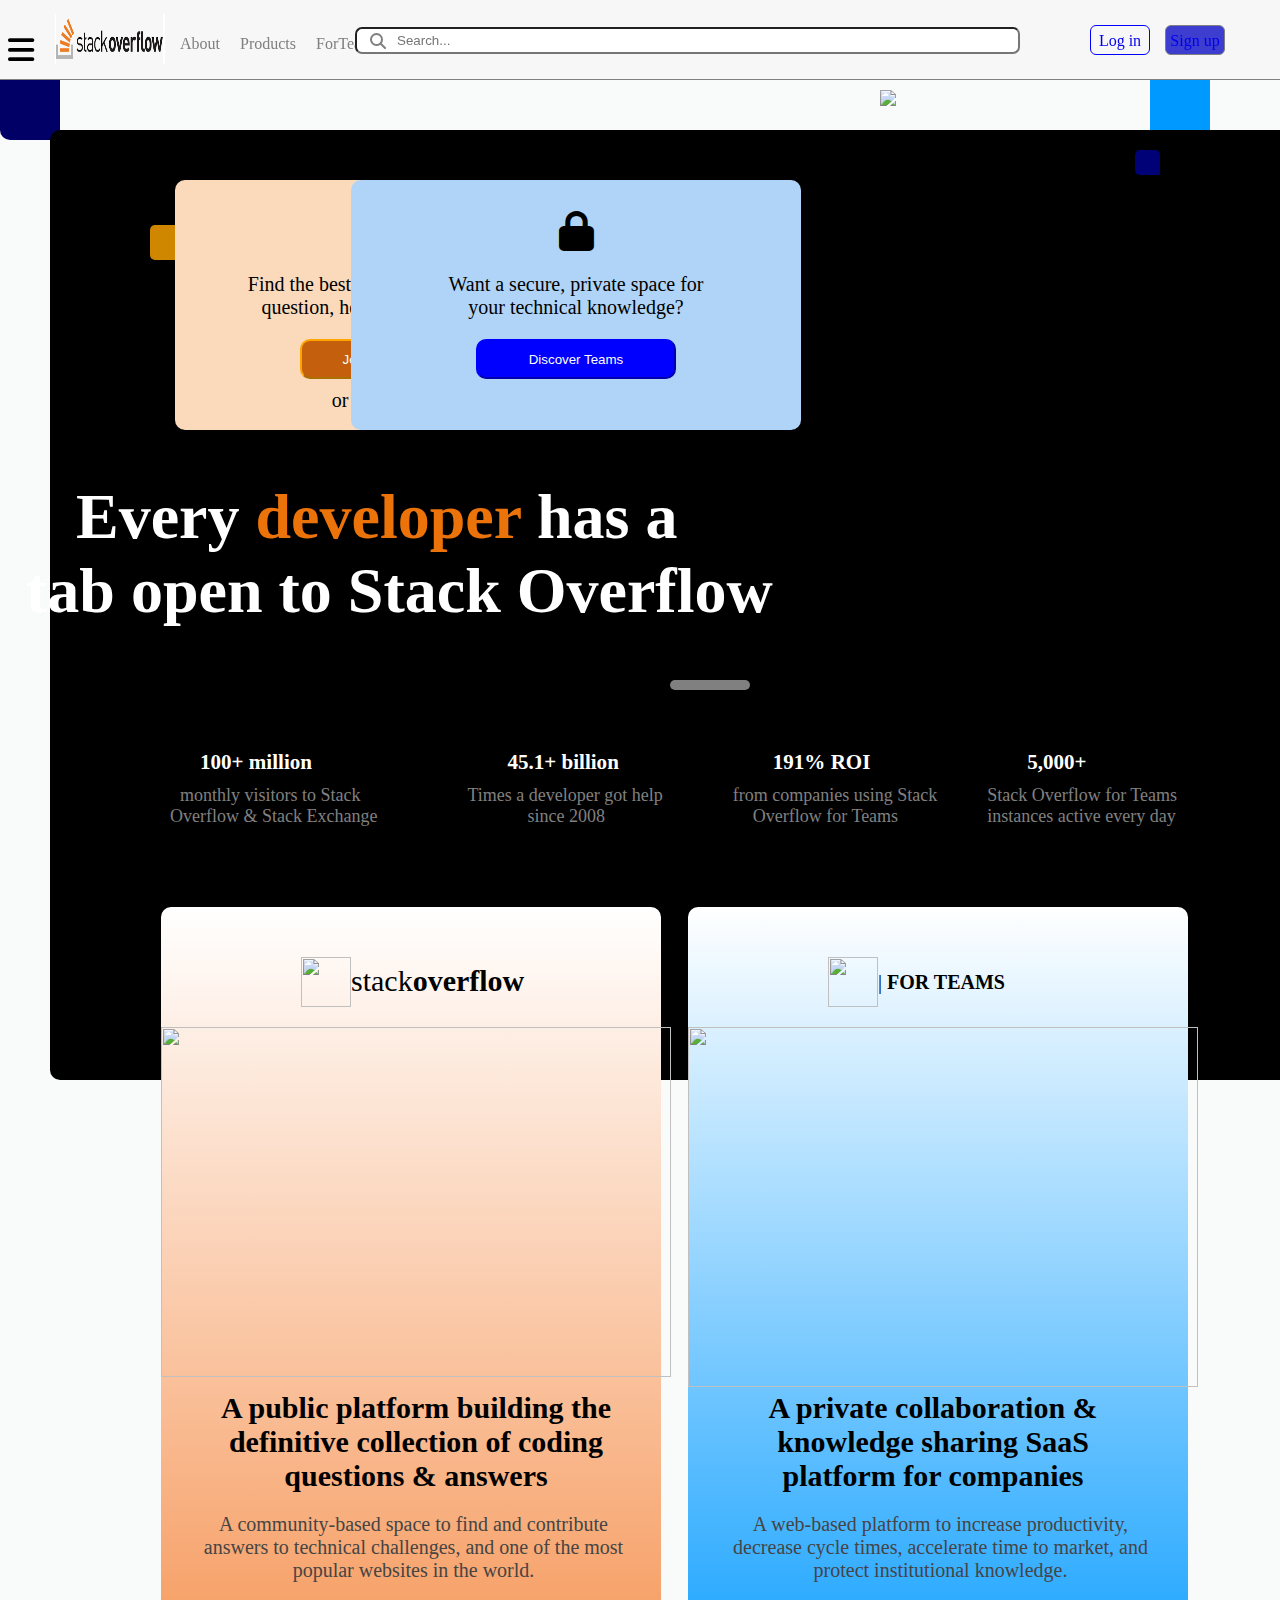
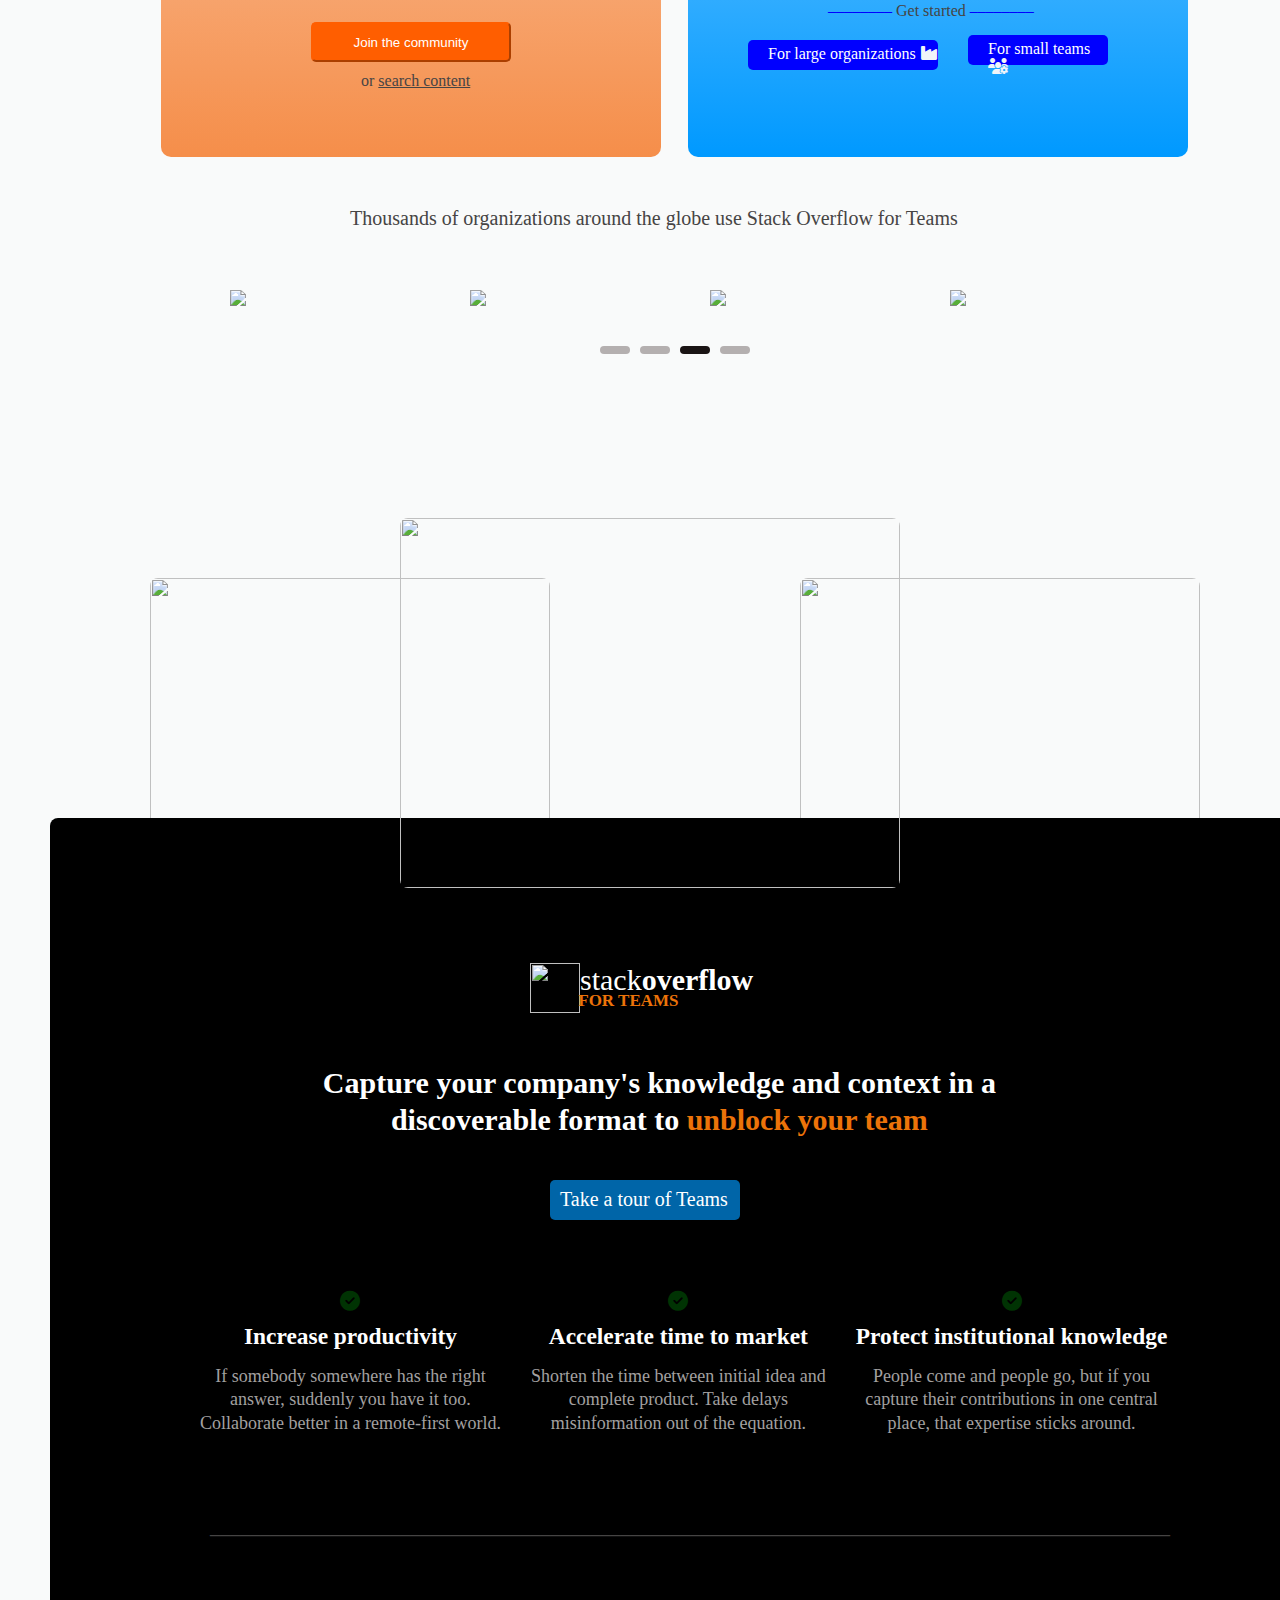
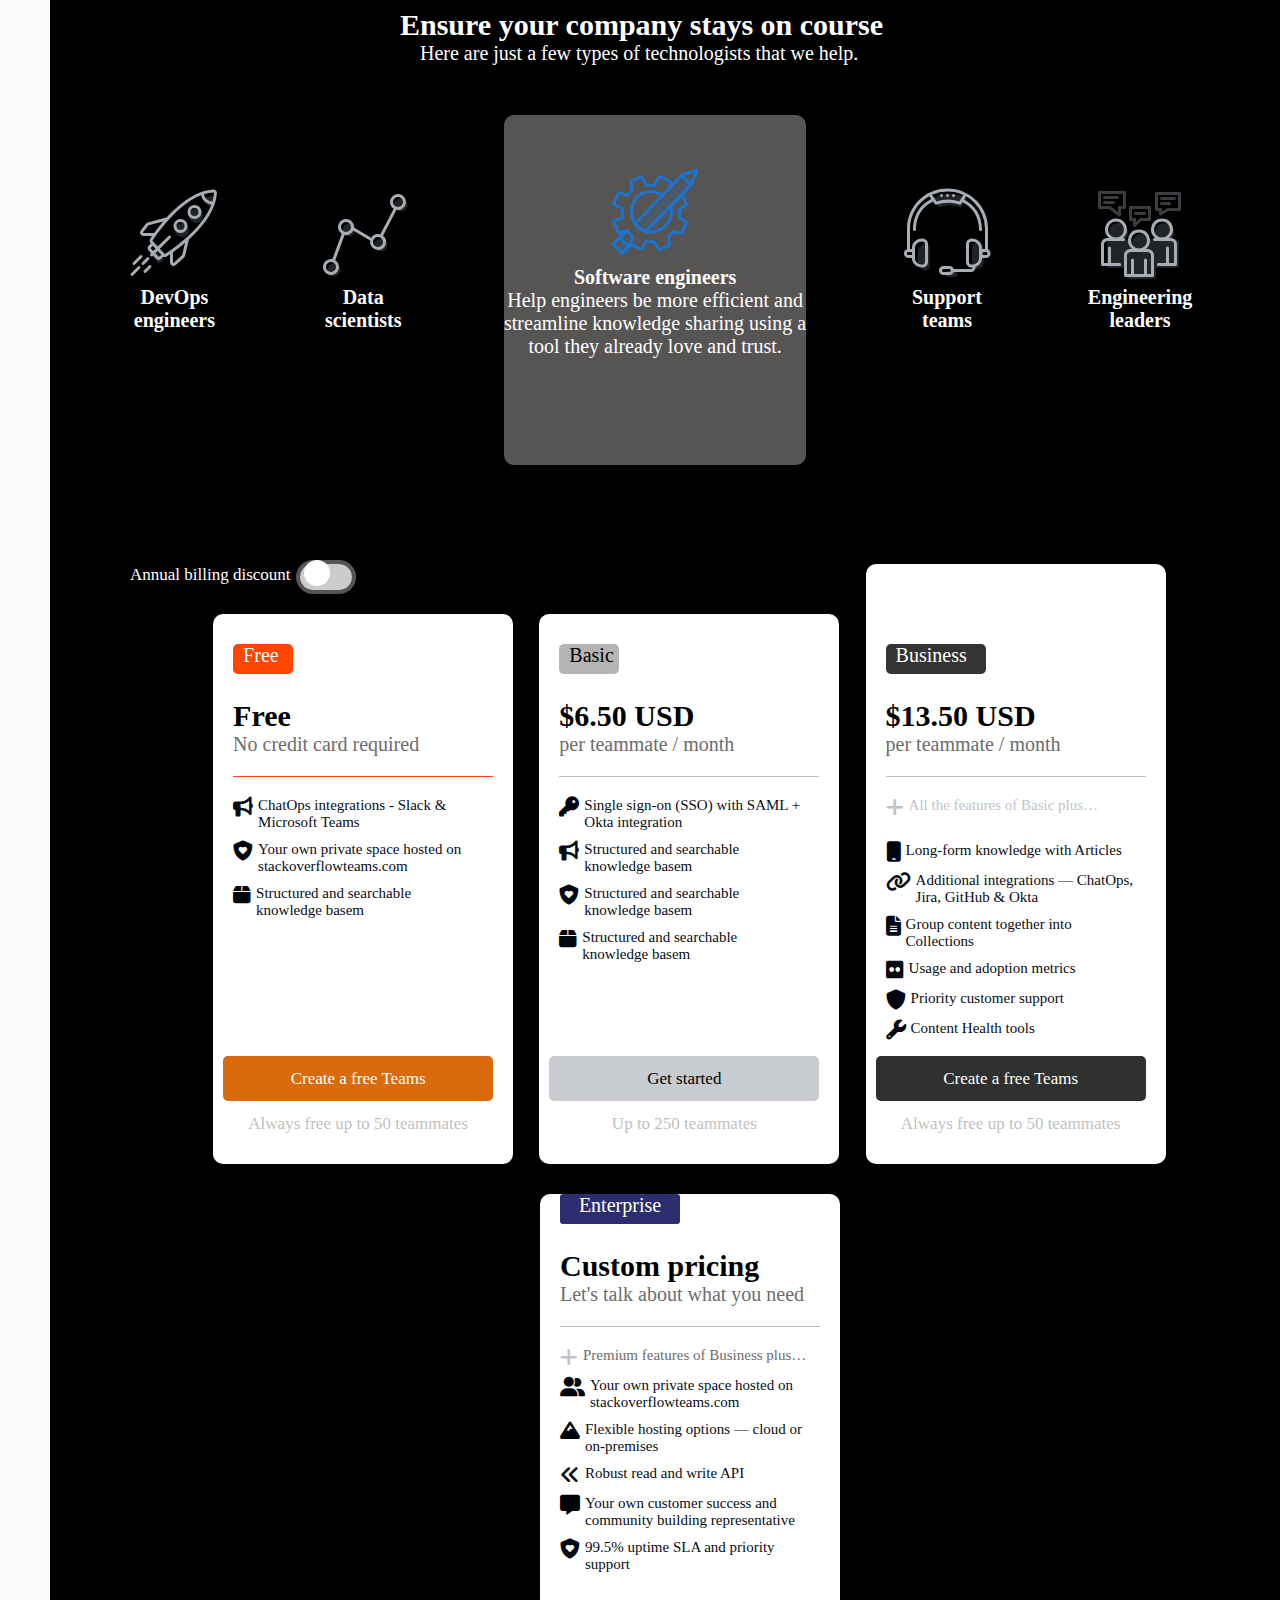
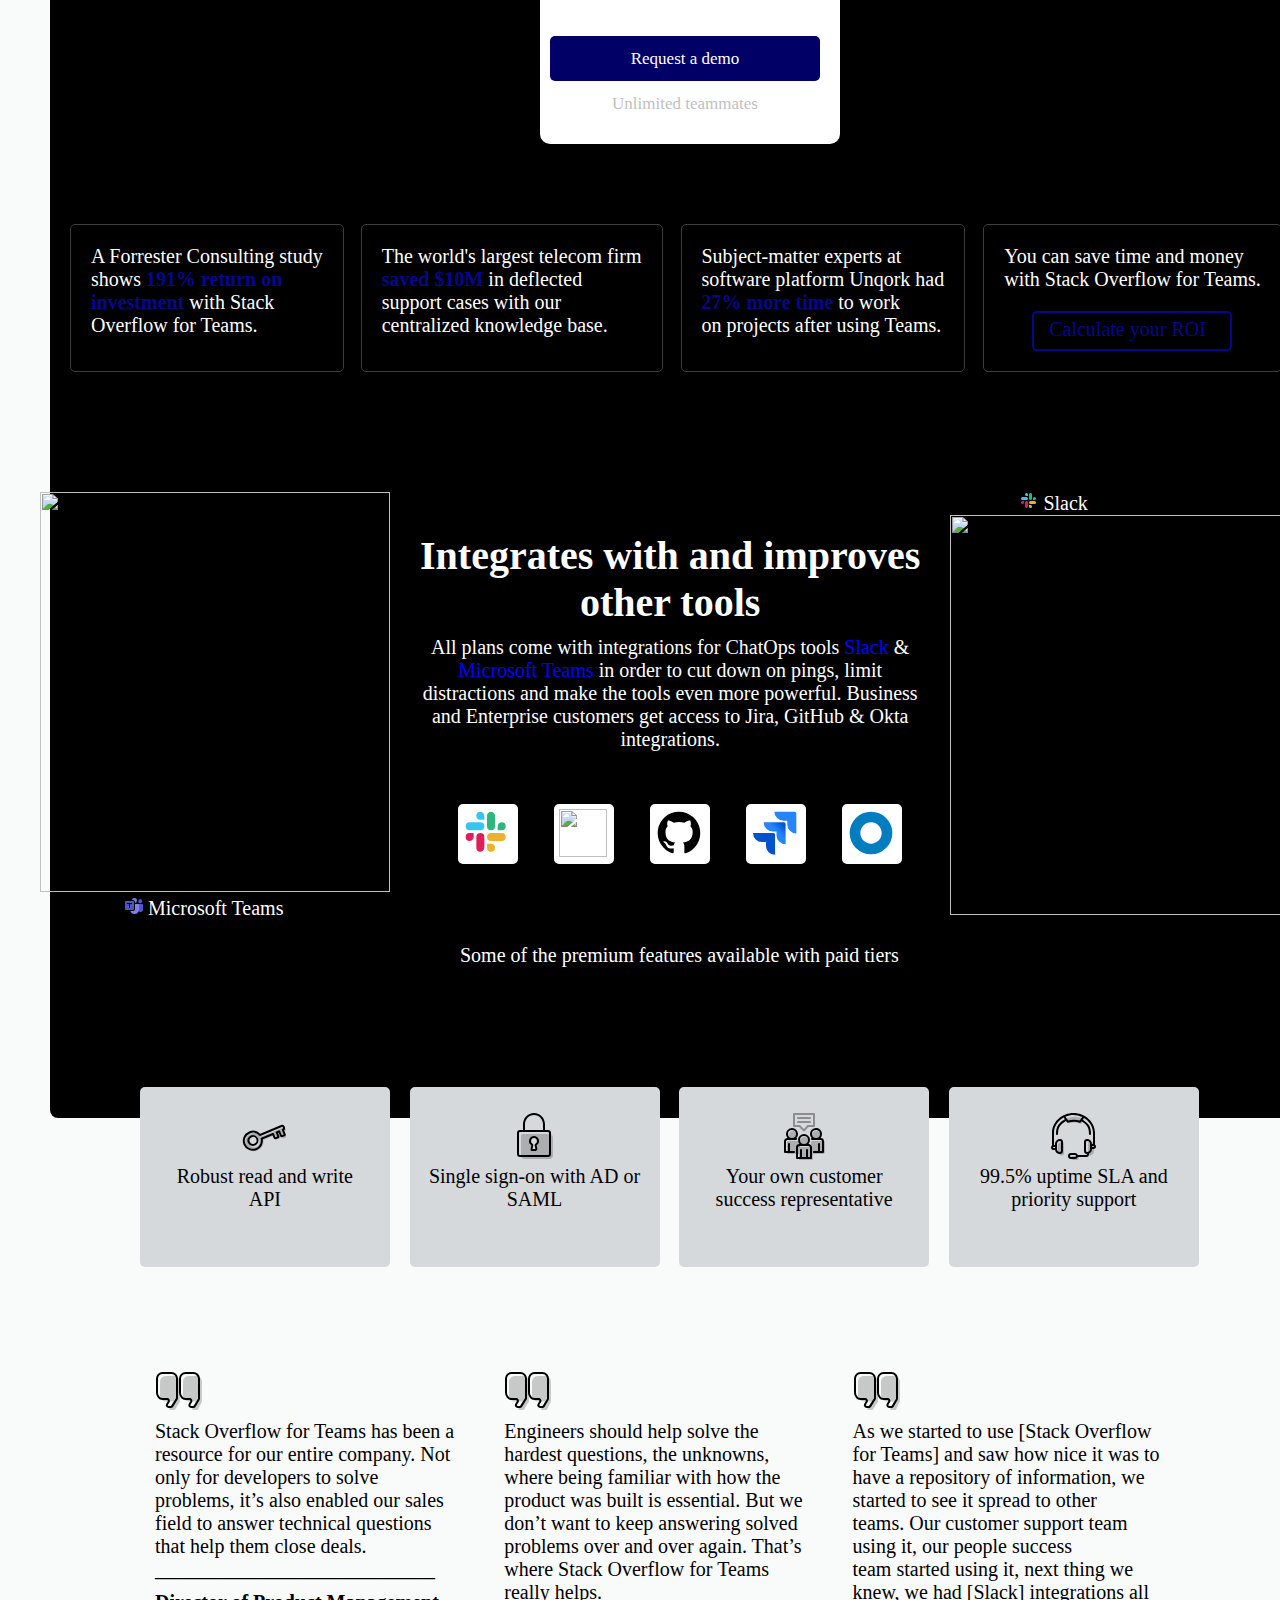
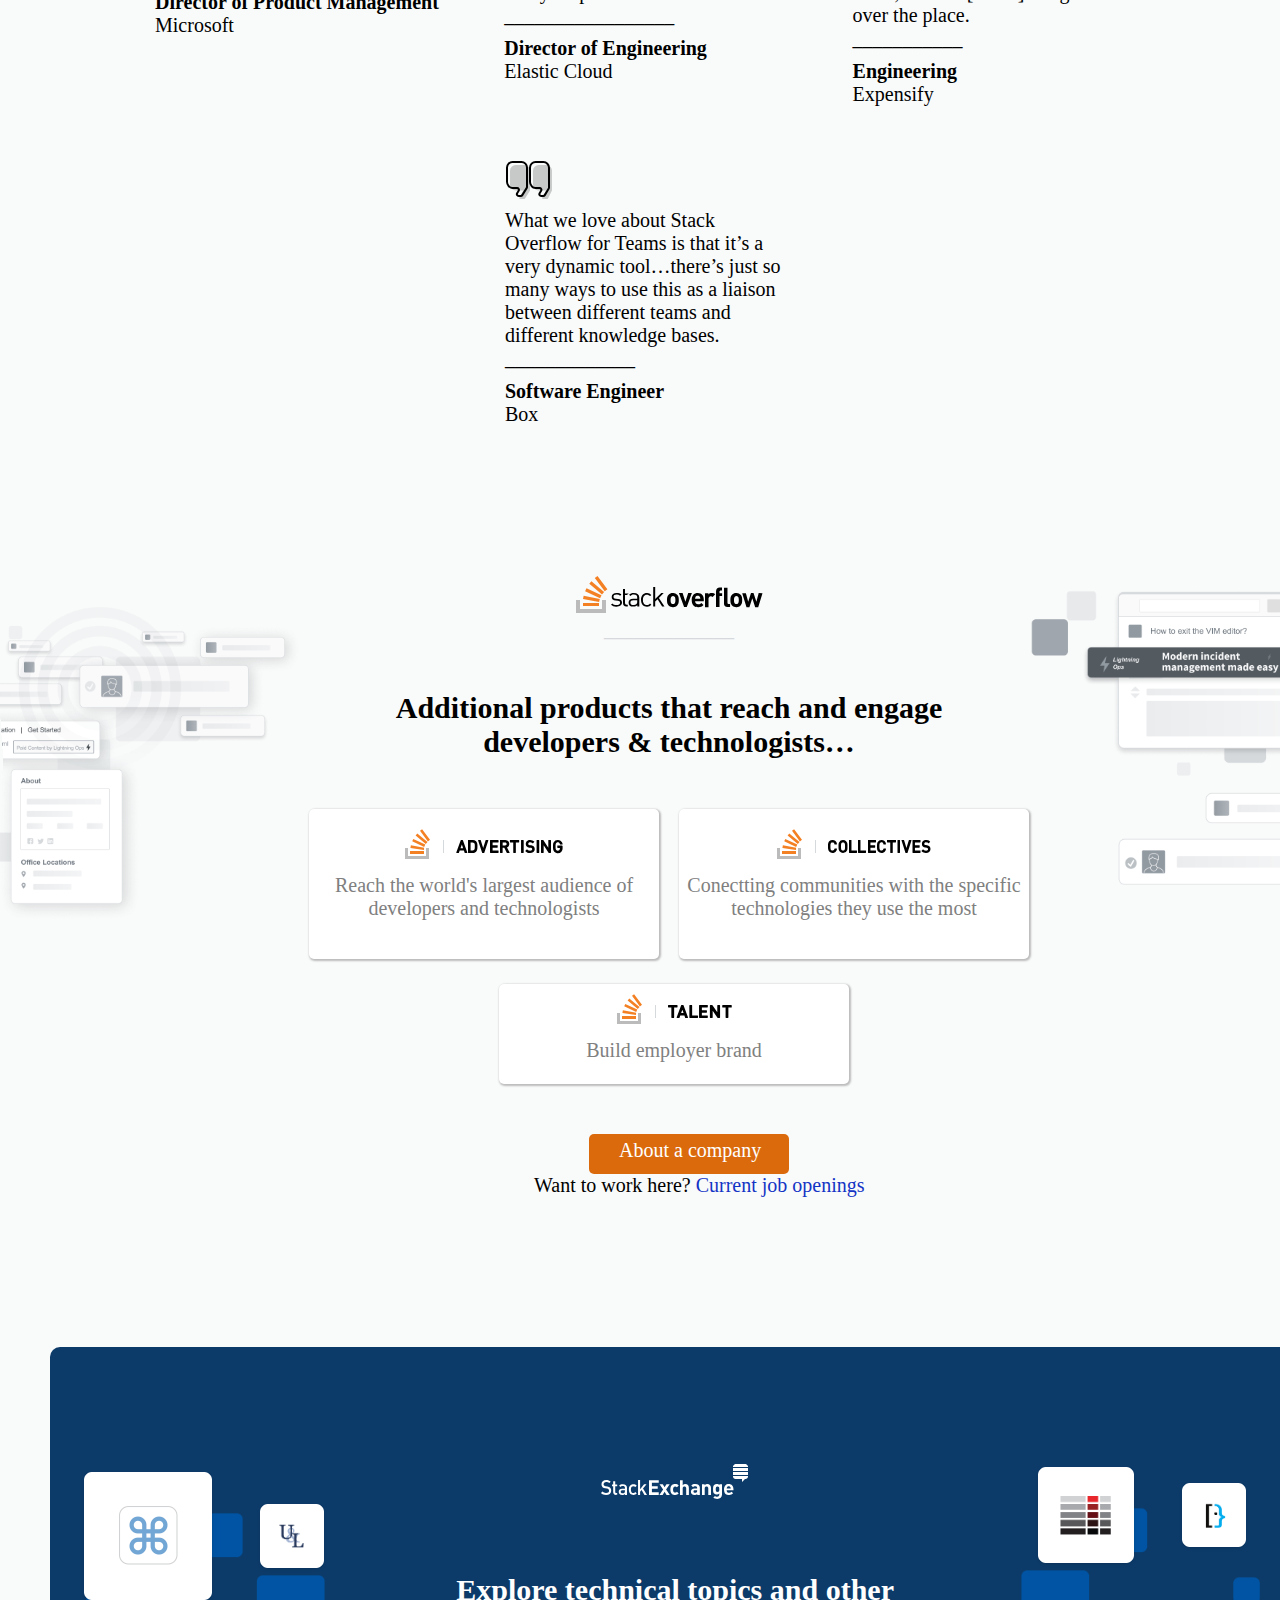
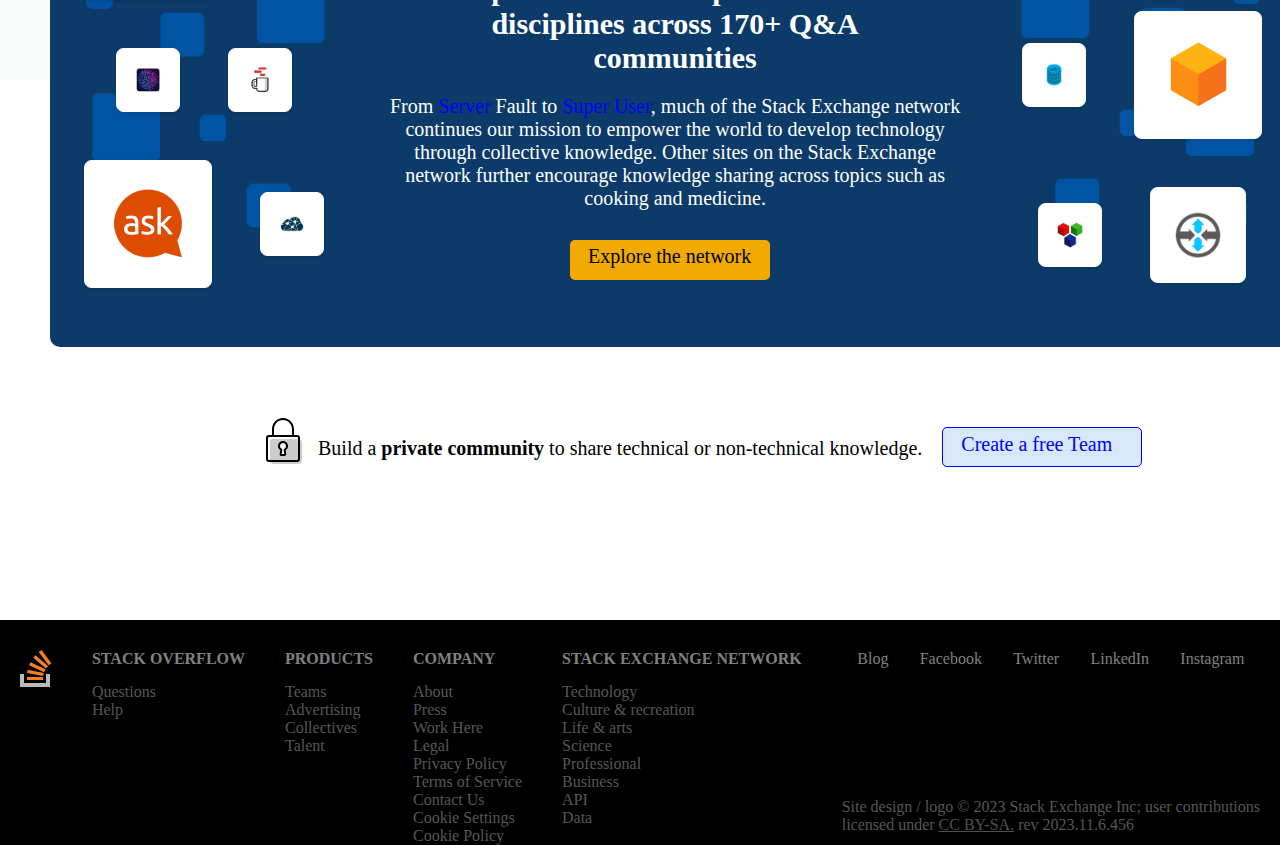
==== commit 7ce78416: "check" ====
--- a/index.html
+++ b/index.html
@@ -6,6 +6,7 @@
     <title>Stack Overflow - Where Developers Learn, Share, &amp; Build Careers</title>
     <link rel="stylesheet" href="style.css">
     <link rel="stylesheet" href="https://cdnjs.cloudflare.com/ajax/libs/font-awesome/6.4.2/css/all.min.css">
+    
 
 </head>
 <body>
@@ -16,7 +17,7 @@
                <a href="" style="color:black; font-size: 20px;"><i class="fa-solid fa-bars fa-xl" style="color: #000000;"></i></a>
                 <a href="Help-improve.html" class="topbar_logo" style="position: relative; right: 35px;">
                 <div class="logo_overflow" style="margin-left: -10px;">
-                    <img src="BTLimg/logoStack.png" style="width: 120px; height :80px;">
+                    <img src="BTLimg/logoStack.png" style="width: 110px; height :50px;">
                 </div>
             
                 </a>
@@ -66,8 +67,7 @@
                             <div style="position:relative; right:150px; top:45px;">
                                 <div class="my-box ">
                                 </div>
-                                <div class="my-box " style="background-color:#ec7309; background-color: transparent; opacity:0.2; position:relative; left:35px; border-radius:0 5px 5px 5px;">
-                                </div>
+                                <div class="my-box " style="background-color:#ec7309; background-color: transparent; opacity:0.2; position:relative; left:35px; border-radius:0 5px 5px 5px;"></div>
                                 <img src="https://cdn.sstatic.net/Img/home/illo-code.svg?v=a44cdec68cbc" style="position:relative; left:40px; top:90px;">
                                 
                             </div>
--- a/style.css
+++ b/style.css
@@ -16,16 +16,15 @@
 
 .thanhchon{
     position:fixed;
-    top:0px;
-    left: 0;
+    top:0;
     z-index: 1000;
     min-width: auto;
-    width: 80%;
+    width: 100%;
     height: 80px;
     display: flex;
     align-items: center;
     display:inline-block;
-    background-color: #e4dddd;
+    background-color: #F7F7F7;
     cursor: pointer;
   
 }
@@ -47,16 +46,16 @@
 }
 .thanhchon_logo .logo .logo_overflow{
     display:flex;
-    margin-top: -50px;
-    position: relative;
+    margin-top: -60px;
+    position: relative;
+    left: 100px;
    
-   
 }
 
 .option{
     position: relative;
-    right: 80px;
-    top:-20px;
+    left: 80px;
+    top:-10px;
     display: flex;
     border-radius: 15px;
     width: 100%;
@@ -75,7 +74,7 @@
 }
 .thanhchon_search{
     position: relative;
-    right: 140px;
+    right: 80px;
     top: 10px;
 }
 
@@ -103,13 +102,12 @@
     padding-left: 40px;
 }
 .content{
-   
     text-decoration: none;
     list-style: none;
     display: flex;
     position: relative;
-    left: -75px;
-    top:-10px;
+    top:-0px;
+    left: 90px;
 }
 .content li{
     size: 15px;
@@ -128,6 +126,9 @@
     position: relative;
     right:120px; 
 
+}
+.SignUp{
+    margin-left: 50px;
 }
 .logIn:hover{
     background: rgb(160, 160, 242);
